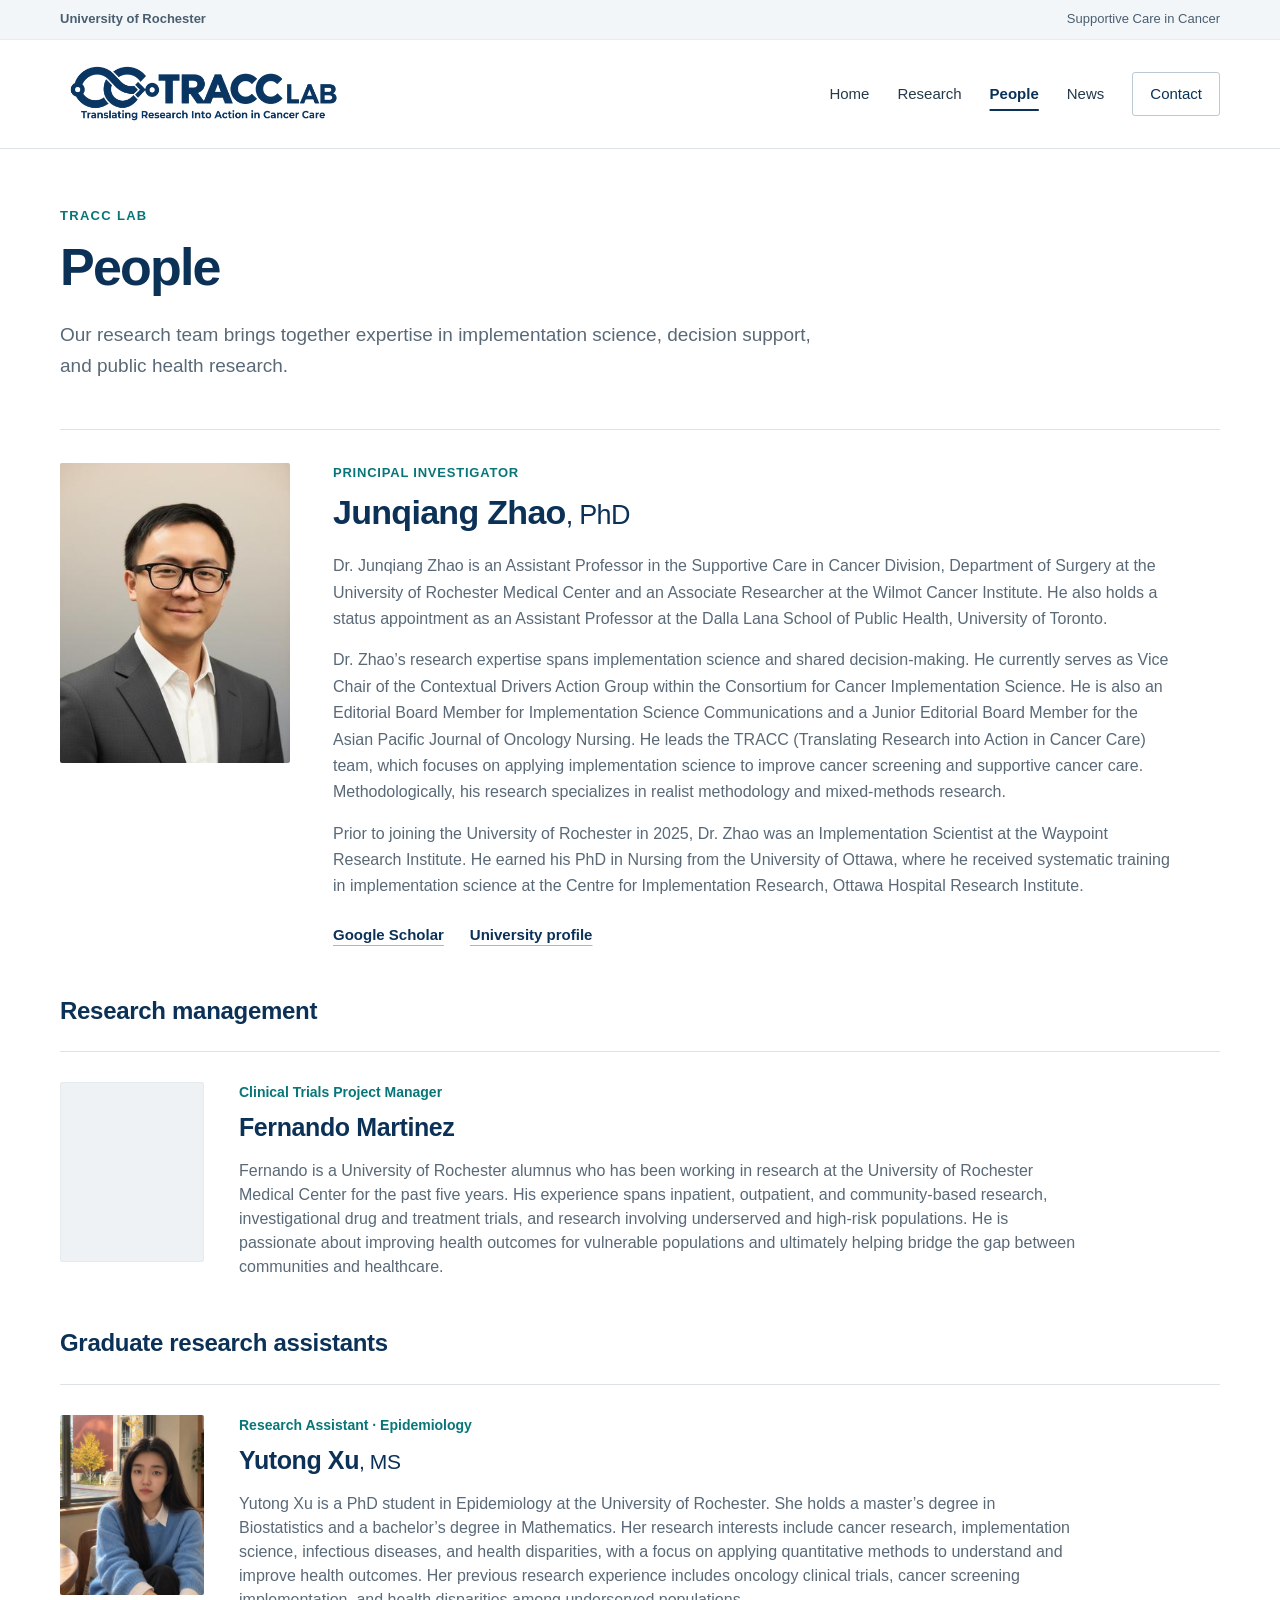
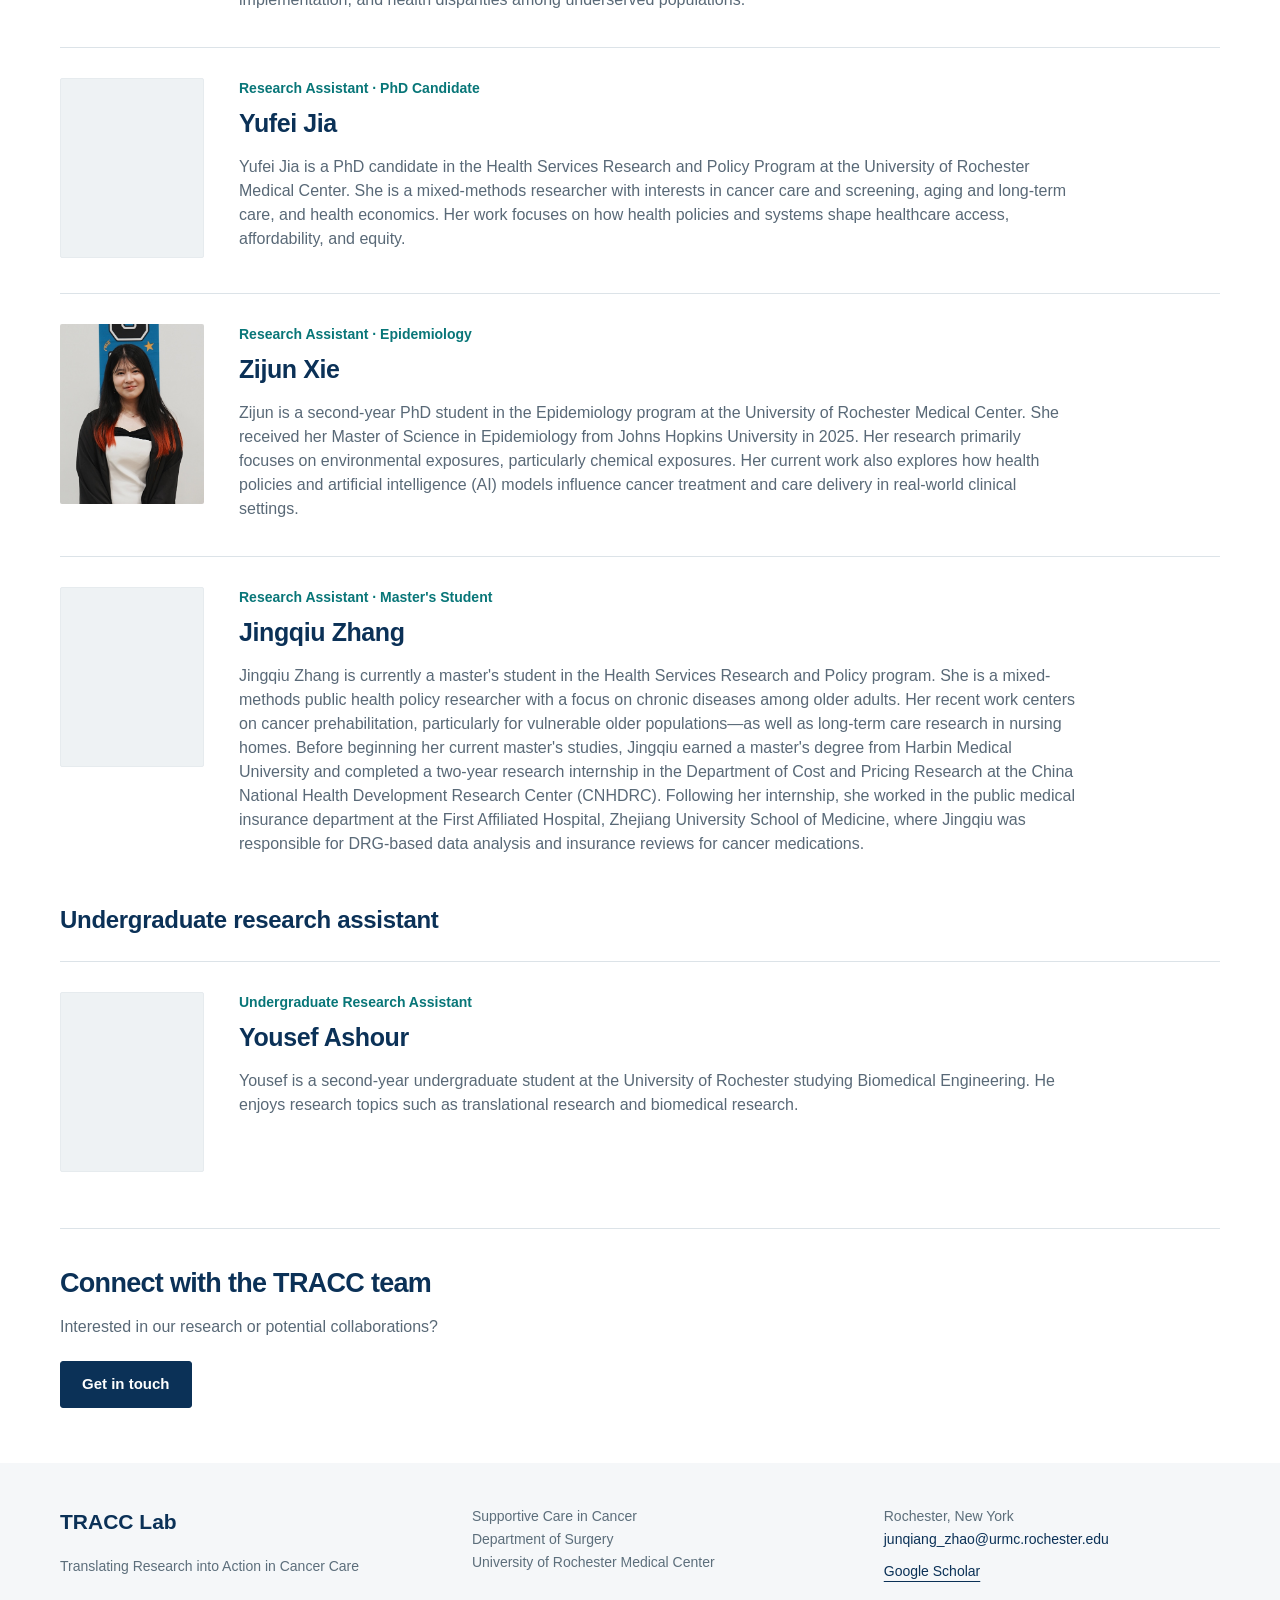
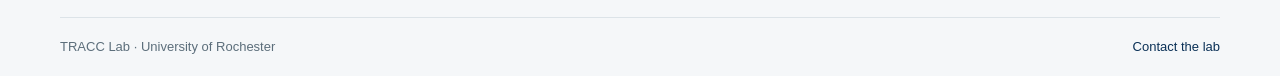
==== people.html @ 71641a92 "Redesign lab website using supplied research and team materials" ====
<!doctype html>
<html lang="en"><head>
<meta charset="utf-8"><meta name="viewport" content="width=device-width, initial-scale=1">
<meta name="theme-color" content="#0b3157"><meta name="description" content="Meet the TRACC Lab research team, led by Junqiang Zhao at the University of Rochester.">
<meta property="og:title" content="People | TRACC Lab"><meta property="og:description" content="Meet the TRACC Lab research team, led by Junqiang Zhao at the University of Rochester."><meta property="og:type" content="website">
<title>People | TRACC Lab</title><link rel="icon" href="assets/favicon.svg" type="image/svg+xml">
<link rel="stylesheet" href="styles.css"><script src="script.js" defer></script>
</head><body><a class="skip" href="#main">Skip to content</a>
<div class="institution-bar"><div class="container"><span>University of Rochester</span><span>Supportive Care in Cancer</span></div></div>
<header class="site-header"><div class="container header-inner">
  <a class="brand" href="index.html" aria-label="TRACC Lab home"><img src="assets/tracc-logo.png" width="2172" height="724" alt="TRACC Lab — Translating Research into Action in Cancer Care"></a>
  <nav id="site-nav" aria-label="Main navigation"><a href="index.html">Home</a><a href="research.html">Research</a><a href="people.html" aria-current="page">People</a><a href="news.html">News</a><a class="nav-contact" href="index.html#contact">Contact</a></nav>
  <button class="menu-toggle" type="button" aria-expanded="false" aria-controls="site-nav" aria-label="Open navigation"><span></span><span></span></button>
</div></header><main id="main"><div class="container page-heading"><p class="eyebrow">TRACC Lab</p><h1>People</h1><p class="page-intro">Our research team brings together expertise in implementation science, decision support, and public health research.</p></div><div class="container people-content"><article class="person pi-profile" id="junqiang-zhao"><img class="person-photo" src="assets/junqiang-zhao.jpg" width="230" height="300" alt="Junqiang Zhao" loading="lazy"><div class="person-copy"><p class="person-role">Principal Investigator</p><h2>Junqiang Zhao<span>, PhD</span></h2><p>Dr. Junqiang Zhao is an Assistant Professor in the Supportive Care in Cancer Division, Department of Surgery at the University of Rochester Medical Center and an Associate Researcher at the Wilmot Cancer Institute. He also holds a status appointment as an Assistant Professor at the Dalla Lana School of Public Health, University of Toronto.</p><p>Dr. Zhao’s research expertise spans implementation science and shared decision-making. He currently serves as Vice Chair of the Contextual Drivers Action Group within the Consortium for Cancer Implementation Science. He is also an Editorial Board Member for Implementation Science Communications and a Junior Editorial Board Member for the Asian Pacific Journal of Oncology Nursing. He leads the TRACC (Translating Research into Action in Cancer Care) team, which focuses on applying implementation science to improve cancer screening and supportive cancer care. Methodologically, his research specializes in realist methodology and mixed-methods research.</p><p>Prior to joining the University of Rochester in 2025, Dr. Zhao was an Implementation Scientist at the Waypoint Research Institute. He earned his PhD in Nursing from the University of Ottawa, where he received systematic training in implementation science at the Centre for Implementation Research, Ottawa Hospital Research Institute.</p><div class="profile-links"><a class="text-link" href="https://scholar.google.com/citations?user=jrsInP4AAAAJ&amp;hl=en" target="_blank" rel="noopener noreferrer">Google Scholar</a><a class="text-link" href="https://www.urmc.rochester.edu/people/112365270-junqiang-zhao" target="_blank" rel="noopener noreferrer">University profile</a></div></div></article><section class="people-group" aria-labelledby="management-heading"><h2 id="management-heading">Research management</h2><article class="person" id="fernando-martinez"><div class="person-photo person-photo--empty" aria-hidden="true"></div><div class="person-copy"><p class="person-role">Clinical Trials Project Manager</p><h3>Fernando Martinez</h3><p>Fernando is a University of Rochester alumnus who has been working in research at the University of Rochester Medical Center for the past five years. His experience spans inpatient, outpatient, and community-based research, investigational drug and treatment trials, and research involving underserved and high-risk populations. He is passionate about improving health outcomes for vulnerable populations and ultimately helping bridge the gap between communities and healthcare.</p></div></article></section><section class="people-group" aria-labelledby="graduate-heading"><h2 id="graduate-heading">Graduate research assistants</h2><article class="person" id="yutong-xu"><img class="person-photo" src="assets/yutong-xu.jpg" width="144" height="180" alt="Yutong Xu" loading="lazy"><div class="person-copy"><p class="person-role">Research Assistant · Epidemiology</p><h3>Yutong Xu<span>, MS</span></h3><p>Yutong Xu is a PhD student in Epidemiology at the University of Rochester. She holds a master’s degree in Biostatistics and a bachelor’s degree in Mathematics. Her research interests include cancer research, implementation science, infectious diseases, and health disparities, with a focus on applying quantitative methods to understand and improve health outcomes. Her previous research experience includes oncology clinical trials, cancer screening implementation, and health disparities among underserved populations.</p></div></article><article class="person" id="yufei-jia"><div class="person-photo person-photo--empty" aria-hidden="true"></div><div class="person-copy"><p class="person-role">Research Assistant · PhD Candidate</p><h3>Yufei Jia</h3><p>Yufei Jia is a PhD candidate in the Health Services Research and Policy Program at the University of Rochester Medical Center. She is a mixed-methods researcher with interests in cancer care and screening, aging and long-term care, and health economics. Her work focuses on how health policies and systems shape healthcare access, affordability, and equity.</p></div></article><article class="person" id="zijun-xie"><img class="person-photo" src="assets/zijun-xie.jpg" width="144" height="180" alt="Zijun Xie" loading="lazy"><div class="person-copy"><p class="person-role">Research Assistant · Epidemiology</p><h3>Zijun Xie</h3><p>Zijun is a second-year PhD student in the Epidemiology program at the University of Rochester Medical Center. She received her Master of Science in Epidemiology from Johns Hopkins University in 2025. Her research primarily focuses on environmental exposures, particularly chemical exposures. Her current work also explores how health policies and artificial intelligence (AI) models influence cancer treatment and care delivery in real-world clinical settings.</p></div></article><article class="person" id="jingqiu-zhang"><div class="person-photo person-photo--empty" aria-hidden="true"></div><div class="person-copy"><p class="person-role">Research Assistant · Master&#x27;s Student</p><h3>Jingqiu Zhang</h3><p>Jingqiu Zhang is currently a master&#x27;s student in the Health Services Research and Policy program. She is a mixed-methods public health policy researcher with a focus on chronic diseases among older adults. Her recent work centers on cancer prehabilitation, particularly for vulnerable older populations—as well as long-term care research in nursing homes. Before beginning her current master&#x27;s studies, Jingqiu earned a master&#x27;s degree from Harbin Medical University and completed a two-year research internship in the Department of Cost and Pricing Research at the China National Health Development Research Center (CNHDRC). Following her internship, she worked in the public medical insurance department at the First Affiliated Hospital, Zhejiang University School of Medicine, where Jingqiu was responsible for DRG-based data analysis and insurance reviews for cancer medications.</p></div></article></section><section class="people-group" aria-labelledby="undergraduate-heading"><h2 id="undergraduate-heading">Undergraduate research assistant</h2><article class="person" id="yousef-ashour"><div class="person-photo person-photo--empty" aria-hidden="true"></div><div class="person-copy"><p class="person-role">Undergraduate Research Assistant</p><h3>Yousef Ashour</h3><p>Yousef is a second-year undergraduate student at the University of Rochester studying Biomedical Engineering. He enjoys research topics such as translational research and biomedical research.</p></div></article></section></div><div class="container inline-contact"><h2>Connect with the TRACC team</h2><p>Interested in our research or potential collaborations?</p><a class="button" href="index.html#contact">Get in touch</a></div></main><footer class="site-footer"><div class="container footer-grid">
  <div><p class="footer-name">TRACC Lab</p><p>Translating Research into Action in Cancer Care</p></div>
  <div><p>Supportive Care in Cancer<br>Department of Surgery<br>University of Rochester Medical Center</p></div>
  <div><p>Rochester, New York</p><a href="mailto:junqiang_zhao@urmc.rochester.edu">junqiang_zhao@urmc.rochester.edu</a><a class="footer-scholar" href="https://scholar.google.com/citations?user=jrsInP4AAAAJ&amp;hl=en" target="_blank" rel="noopener noreferrer">Google Scholar</a></div>
</div><div class="container footer-bottom"><span>TRACC Lab · University of Rochester</span><a href="index.html#contact">Contact the lab</a></div></footer></body></html>
---- styles.css ----
:root{--navy:#0b3157;--teal:#087678;--text:#26394a;--muted:#596977;--line:#dce3e8;--pale:#f3f6f8;--white:#fff;--font:-apple-system,BlinkMacSystemFont,"Segoe UI",Arial,sans-serif}
*{box-sizing:border-box}
html{scroll-behavior:smooth;scroll-padding-top:26px}
body{margin:0;background:var(--white);color:var(--text);font:400 16px/1.6 var(--font);-webkit-font-smoothing:antialiased}
a{color:var(--navy);text-decoration:none;text-underline-offset:5px}
a:hover{text-decoration:underline}
button{font:inherit;cursor:pointer}
img{display:block;max-width:100%;height:auto}
a:focus-visible,button:focus-visible,summary:focus-visible{outline:3px solid #b67b20;outline-offset:5px}
.container{width:calc(100% - 96px);max-width:1160px;margin-inline:auto}
h1,h2,h3,p,figure{margin:0}
h1,h2,h3{color:var(--navy)}
h1{font-size:58px;font-weight:650;line-height:1.12;letter-spacing:-1.8px}
h2{font-size:34px;font-weight:600;line-height:1.22;letter-spacing:-.7px}
h3{font-size:22px;font-weight:600;line-height:1.35;letter-spacing:-.2px}
p+p{margin-top:16px}
ul{padding-left:20px;margin:18px 0 0}
li+li{margin-top:8px}
.skip{position:fixed;top:12px;left:12px;z-index:100;background:var(--navy);color:white;padding:10px 16px;transform:translateY(-180%)}
.skip:focus{transform:none}
.institution-bar{background:var(--pale);border-bottom:1px solid #e7ecf0;color:#4a5e70;font-size:13px}
.institution-bar>.container{display:flex;align-items:center;justify-content:space-between;gap:20px;padding-block:9px}
.institution-bar span:first-child{font-weight:600}
.site-header{border-bottom:1px solid var(--line);background:var(--white)}
.header-inner{display:flex;justify-content:space-between;align-items:center;gap:30px;min-height:108px;position:relative}
.brand{display:block;flex-shrink:0;width:290px}
.brand img{width:100%}
.site-header nav{display:flex;align-items:center;gap:28px;font-size:15px}
.site-header nav>a{padding:9px 0;white-space:nowrap;color:var(--text)}
.site-header nav>a[aria-current=page]{color:var(--navy);text-decoration:underline;text-decoration-thickness:2px;text-underline-offset:10px;font-weight:600}
.site-header nav>.nav-contact{padding:9px 17px;border:1px solid #b9c8d2;border-radius:3px;color:var(--navy)}
.menu-toggle{display:none}
.eyebrow{font-size:13px;line-height:1.5;letter-spacing:.1em;text-transform:uppercase;font-weight:650;color:var(--teal);margin:0 0 18px}
.home-hero{display:grid;grid-template-columns:1.55fr 1fr;gap:80px;align-items:center;padding-top:70px;padding-bottom:76px}
.hero-copy h1 span{color:var(--teal)}
.lead{font-size:18px;line-height:1.7;color:var(--muted);margin-top:26px;max-width:650px}
.hero-actions{display:flex;align-items:center;gap:27px;flex-wrap:wrap;margin-top:29px}
.button{display:inline-block;border:1px solid var(--navy);padding:11px 21px;border-radius:3px;background:var(--navy);color:white;font-size:15px;font-weight:550;line-height:1.5;text-align:center}
.button:hover{background:#17476e;border-color:#17476e;text-decoration:none}
.text-link{display:inline-block;font-size:15px;font-weight:550;text-decoration:underline;text-decoration-color:#a7b8c4;text-decoration-thickness:1px}
.text-link:hover{text-decoration-color:var(--navy)}
.evidence-path{background:var(--pale);padding:30px 32px 32px;border-top:3px solid var(--teal)}
.evidence-path>.eyebrow{margin-bottom:12px}
.path-intro{font-size:16px;line-height:1.55;color:#4f6574}
.path-stages{padding-left:20px;margin-top:27px;border-left:1px solid #bdced5;margin-left:5px}
.path-stage{position:relative;padding-left:1px}
.path-stage+.path-stage{margin-top:25px}
.path-point{position:absolute;left:-25px;top:6px;width:9px;height:9px;border-radius:50%;background:var(--teal);box-shadow:0 0 0 5px var(--pale)}
.path-stage h2{font-size:21px;line-height:1.3;letter-spacing:-.2px}
.path-stage p{font-size:15px;line-height:1.55;color:var(--muted);margin-top:6px}
.section{padding-block:74px}
.section-heading{margin-bottom:34px}
.section-heading .eyebrow{margin-bottom:12px}
.heading-with-link{display:flex;justify-content:space-between;align-items:flex-end;gap:25px}
.expertise-section{padding-block:57px;background:var(--pale);border-block:1px solid #e9eef1}
.expertise-grid{display:grid;grid-template-columns:repeat(3,minmax(0,1fr));gap:45px}
.expertise-item h3{font-size:21px}
.expertise-item ul{font-size:16px;line-height:1.65;color:#526574;margin-top:16px;padding-left:18px}
.expertise-item li+li{margin-top:5px}
.research-preview-grid{display:grid;grid-template-columns:repeat(2,minmax(0,1fr));column-gap:64px;row-gap:32px}
.research-preview{border-top:1px solid var(--line);padding-top:24px}
.research-preview h3{font-size:23px}
.research-preview p{font-size:16px;line-height:1.65;color:var(--muted);margin-top:12px;max-width:490px}
.research-preview>.text-link{margin-top:16px}
.news-band{border-top:1px solid var(--line);padding-block:50px;background:#fafbfc}
.news-feature{display:grid;grid-template-columns:150px 1fr;gap:34px;align-items:center}
.news-image-link img{width:150px;height:180px;object-fit:cover;object-position:center 42%;border-radius:2px}
.news-feature h2{font-size:27px;line-height:1.35;max-width:750px;letter-spacing:-.4px}
.news-feature .eyebrow{margin-bottom:12px}
.news-feature .text-link{margin-top:18px}
.contact-section{background:var(--navy);color:#fff;padding-block:64px}
.contact-inner{display:grid;grid-template-columns:1fr 1fr;gap:80px;align-items:start}
.contact-section .eyebrow{color:#9ad6d0;margin-bottom:18px}
.contact-section h2{font-size:36px;color:#fff;line-height:1.25}
.contact-inner>div>p:not(.eyebrow){color:#dce6ed;font-size:16px}
.contact-inner .contact-name{font-weight:600;margin-top:22px;color:#fff}
.email-link{color:#fff;display:inline-block;overflow-wrap:anywhere;text-decoration:underline;font-size:16px;margin-top:4px}
.site-footer{background:#f5f7f9;padding-top:42px;color:#5c6e7b;font-size:14px}
.footer-grid{display:grid;grid-template-columns:1.1fr 1.1fr 1fr;gap:42px;padding-bottom:34px}
.footer-grid p{line-height:1.65}
.footer-grid .footer-name{color:var(--navy);font-size:21px;font-weight:650;margin-bottom:8px}
.footer-grid a{font-size:14px;overflow-wrap:anywhere}
.footer-scholar{display:block;margin-top:10px;text-decoration:underline}
.footer-bottom{display:flex;justify-content:space-between;gap:24px;padding-block:19px;border-top:1px solid var(--line);font-size:13px}
.page-heading{padding-top:57px;padding-bottom:48px}
.page-heading h1{font-size:52px}
.page-heading>.eyebrow{margin-bottom:13px}
.page-intro{max-width:780px;font-size:19px;color:var(--muted);line-height:1.65;margin-top:22px}
.research-layout{display:grid;grid-template-columns:220px minmax(0,1fr);gap:66px;align-items:start;padding-bottom:65px}
.research-nav{position:sticky;top:30px;padding-top:8px}
.research-nav>p{font-size:13px;text-transform:uppercase;font-weight:650;letter-spacing:.07em;color:#667986;margin-bottom:18px}
.research-nav>a{display:block;border-left:2px solid var(--line);padding:9px 0 9px 15px;font-size:15px;line-height:1.5}
.research-nav>a:hover{border-color:var(--teal);color:var(--teal)}
.research-area{padding-top:30px;border-top:1px solid var(--line)}
.research-area+.research-area{margin-top:57px}
.research-area h2{font-size:30px;letter-spacing:-.5px}
.area-intro{font-size:17px;line-height:1.7;color:var(--muted);margin-top:20px}
.research-area>ul{font-size:16px;color:var(--muted);line-height:1.65;margin-top:19px}
.project{padding-top:27px;margin-top:30px;border-top:1px solid var(--line)}
.project-label{font-size:12px;color:var(--teal);letter-spacing:.08em;text-transform:uppercase;font-weight:650;margin:0 0 11px}
.project h3{font-size:23px;line-height:1.4}
.project>p:not(.project-label){color:var(--muted);font-size:16px;margin-top:16px}
.project>.project-methods{font-size:14px!important;color:#607687!important}
.project details{margin-top:20px}
summary{list-style:none;cursor:pointer;font-size:15px;font-weight:600;color:var(--navy);padding:13px 36px 13px 0;border-block:1px solid var(--line);position:relative}
summary::-webkit-details-marker{display:none}
summary::after{content:"+";position:absolute;right:7px;font-size:22px;line-height:1;top:13px;font-weight:400}
details[open]>summary::after{content:"−"}
.details-body{padding-top:20px;color:var(--muted);font-size:16px;line-height:1.75}
.details-body>.text-link{margin-top:18px}
.supportive-project{padding-top:26px;margin-top:26px;border-top:1px solid var(--line)}
.supportive-project h3{font-size:23px}
.supportive-project>p:not(.project-label){margin-top:14px;color:var(--muted);font-size:16px}
.future-directions{padding:32px 0 0;margin-top:57px;border-top:1px solid var(--line)}
.future-directions .eyebrow{margin-bottom:13px}
.future-directions h2{font-size:30px}
.future-directions ul{color:var(--muted);font-size:16px;line-height:1.7}
.inline-contact{padding-block:38px 55px;border-top:1px solid var(--line)}
.inline-contact h2{font-size:27px}
.inline-contact p{margin-top:14px;color:var(--muted)}
.inline-contact .button{margin-top:22px}
.people-content{padding-bottom:56px}
.person{display:grid;grid-template-columns:144px minmax(0,1fr);gap:35px;padding-top:30px;border-top:1px solid var(--line)}
.person+.person{margin-top:35px}
.person-photo{width:144px;height:180px;object-fit:cover;object-position:50% 30%;border-radius:2px}
.person-photo--empty{background:#eef2f4;border:1px solid #e6ebee}
.person-role{font-size:14px;font-weight:550;color:var(--teal);line-height:1.5;margin-bottom:9px}
.person h3{font-size:25px;font-weight:600;line-height:1.25;letter-spacing:-.4px;margin-bottom:16px}
.person h3>span{font-weight:400;font-size:21px}
.person-copy>p:not(.person-role){font-size:16px;line-height:1.5;color:var(--muted);max-width:840px}
.person-copy>p+p{margin-top:15px}
.pi-profile{grid-template-columns:230px minmax(0,1fr);gap:43px;padding-top:33px}
.pi-profile>.person-photo{width:230px;height:300px;object-position:center 24%}
.pi-profile h2{font-size:34px;margin-bottom:20px}
.pi-profile h2>span{font-size:27px;font-weight:400}
.pi-profile .person-role{font-size:13px;text-transform:uppercase;letter-spacing:.06em}
.pi-profile .person-copy>p:not(.person-role){line-height:1.65}
.profile-links{display:flex;gap:26px;flex-wrap:wrap;margin-top:23px}
.people-group{margin-top:49px}
.people-group>h2{font-size:24px;letter-spacing:-.3px;margin-bottom:26px}
.news-page{padding-bottom:70px}
.news-article{display:grid;grid-template-columns:1.2fr 1fr;gap:72px;align-items:start;border-top:1px solid var(--line);padding-top:35px}
.news-article h2{font-size:36px;line-height:1.25;letter-spacing:-.7px}
.news-article>div>p:not(.eyebrow){font-size:17px;color:var(--muted);margin-top:24px;line-height:1.65}
.news-article .text-link{margin-top:22px}
.news-article figure{max-width:430px;justify-self:end}
.news-article figure img{width:100%;border-radius:2px}
figcaption{font-size:13px;line-height:1.6;color:var(--muted);margin-top:13px}
@media(min-width:1400px){.home-hero{gap:110px;padding-top:80px;padding-bottom:85px}.hero-copy h1{font-size:62px}}
@media(max-width:1050px){.container{width:calc(100% - 64px)}.brand{width:255px}.site-header nav{gap:22px}.home-hero{gap:44px;grid-template-columns:1.4fr 1fr}.hero-copy h1{font-size:49px}.evidence-path{padding:26px}.research-layout{grid-template-columns:190px minmax(0,1fr);gap:38px}.expertise-grid{gap:30px}.contact-inner{gap:45px}.footer-grid{gap:28px}.news-article{gap:40px}}
@media(max-width:800px){h1{font-size:46px}.container{width:calc(100% - 48px)}.header-inner{min-height:94px;gap:24px}.brand{width:230px}.site-header nav{gap:18px;font-size:14px}.site-header nav>.nav-contact{padding:8px 12px}.home-hero{grid-template-columns:1fr;padding-top:45px;padding-bottom:45px;gap:35px}.hero-copy h1{font-size:53px}.hero-copy h1 br{display:none}.lead{max-width:660px}.evidence-path{padding:25px 28px}.path-stages{display:grid;grid-template-columns:repeat(3,minmax(0,1fr));gap:26px;border-left:0;border-top:1px solid #bdced5;margin:27px 0 0;padding:22px 0 0}.path-stage+.path-stage{margin-top:0}.path-point{top:-27px;left:0}.path-stage h2{font-size:20px}.path-stage p{font-size:14px}.path-intro{max-width:550px}.expertise-grid{gap:25px}.expertise-item h3{font-size:19px}.expertise-item ul{font-size:15px}.section{padding-block:55px}.section-heading h2{font-size:30px}.research-preview-grid{gap:30px}.contact-inner{grid-template-columns:1fr;gap:28px}.contact-section{padding-block:48px}.contact-section h2{font-size:33px}.footer-grid{grid-template-columns:1fr 1fr;gap:28px}.footer-grid>div:first-child{grid-column:1/-1}.footer-grid>div:first-child p+p{max-width:430px}.research-layout{grid-template-columns:1fr;gap:30px}.research-nav{position:static;display:flex;gap:8px;flex-wrap:wrap;padding:0}.research-nav>p{width:100%;margin-bottom:4px}.research-nav>a{border:1px solid var(--line);padding:7px 11px;border-radius:2px;font-size:14px}.research-area h2{font-size:29px}.pi-profile{grid-template-columns:180px minmax(0,1fr);gap:28px}.pi-profile>.person-photo{width:180px;height:240px}.pi-profile h2{font-size:29px}.pi-profile h2>span{font-size:23px}.news-article{grid-template-columns:1fr 1fr;gap:30px}.news-article h2{font-size:29px}.page-heading{padding-top:42px;padding-bottom:36px}.page-heading h1{font-size:46px}.page-intro{font-size:18px}}
@media(max-width:680px){.header-inner{min-height:90px}.brand{width:248px}.site-header nav{display:none;position:absolute;top:100%;left:-24px;right:-24px;z-index:20;background:white;border-bottom:1px solid var(--line);padding:16px 24px 23px;box-shadow:0 10px 15px #0b315708;align-items:stretch;gap:8px}.site-header nav.is-open{display:flex;flex-direction:column}.site-header nav>a{padding:9px 0;font-size:16px}.site-header nav>a[aria-current=page]{text-underline-offset:5px}.site-header nav>.nav-contact{align-self:flex-start;padding:9px 16px;margin-top:3px}.menu-toggle{display:flex;flex-direction:column;gap:6px;border:0;background:transparent;padding:13px 0 13px 13px}.menu-toggle span{width:24px;height:2px;background:var(--navy)}.expertise-grid{grid-template-columns:1fr;gap:25px}.expertise-item{border-top:1px solid var(--line);padding-top:21px}.expertise-item h3{font-size:21px}.expertise-item ul{font-size:16px}.expertise-section{padding-block:40px}.heading-with-link{align-items:flex-start;flex-direction:column;gap:16px}.research-preview-grid{grid-template-columns:1fr;gap:27px}.news-feature{grid-template-columns:115px 1fr;gap:24px}.news-image-link img{width:115px;height:156px}.news-feature h2{font-size:23px}.news-feature .eyebrow{font-size:12px}.news-feature .text-link{margin-top:14px}.person{grid-template-columns:120px minmax(0,1fr);gap:25px}.person-photo{width:120px;height:150px}.person h3{font-size:24px}.pi-profile{grid-template-columns:1fr;gap:25px}.pi-profile>.person-photo{width:200px;height:260px}.pi-profile h2{font-size:32px}.person-copy>p:not(.person-role){line-height:1.5}.news-article{grid-template-columns:1fr;gap:30px}.news-article h2{font-size:32px;max-width:540px}.news-article figure{justify-self:start;max-width:460px}.institution-bar{font-size:12px}.institution-bar>.container{gap:12px}.institution-bar span:last-child{text-align:right}.footer-bottom{font-size:12px}}
@media(max-width:460px){.container{width:calc(100% - 40px)}.brand{width:236px;max-width:calc(100% - 64px)}.site-header nav{left:-20px;right:-20px;padding-inline:20px}.institution-bar>.container{align-items:flex-start}.institution-bar span:first-child{max-width:135px}.institution-bar span:last-child{max-width:140px}.home-hero{padding-top:36px}.hero-copy h1{font-size:42px;line-height:1.12;letter-spacing:-1.3px}.lead{font-size:17px;line-height:1.65;margin-top:22px}.hero-actions{gap:23px;margin-top:24px}.eyebrow{font-size:12px}.path-stages{display:block;border-top:0;border-left:1px solid #bdced5;padding:0 0 0 20px;margin:23px 0 0 5px}.path-stage+.path-stage{margin-top:22px}.path-point{left:-25px;top:6px}.path-stage p{font-size:15px}.evidence-path{padding:25px}.news-feature{grid-template-columns:1fr;gap:23px}.news-image-link{width:140px}.news-image-link img{width:140px;height:175px}.news-feature h2{font-size:25px}.news-band{padding-block:35px}.contact-section h2{font-size:30px}.email-link{font-size:15px}.footer-grid{grid-template-columns:1fr;gap:25px}.footer-grid>div:first-child{grid-column:auto}.footer-bottom{flex-direction:column;gap:9px}.page-heading h1{font-size:42px}.page-intro{font-size:17px}.research-nav{gap:7px}.research-nav>a{font-size:14px}.project h3{font-size:22px}.area-intro{font-size:16px}.person{grid-template-columns:1fr;gap:20px}.person-photo{width:144px;height:180px}.person-role{font-size:13px}.person h3{font-size:25px}.person+.person{margin-top:30px}.people-group>h2{font-size:23px}.pi-profile>.person-photo{width:200px;height:260px}.pi-profile h2{font-size:31px}.inline-contact h2{font-size:25px}}
@media(prefers-reduced-motion:reduce){html{scroll-behavior:auto}*,*::before,*::after{transition:none!important;animation:none!important}}
@media print{.institution-bar,.site-header,.site-footer,.menu-toggle,.inline-contact,.contact-section,.research-nav{display:none}.container{width:100%;max-width:none}.research-layout{display:block}body{font-size:11pt}h1{font-size:28pt}h2{font-size:20pt}details{display:block}details>.details-body{display:block}a{text-decoration:none;color:inherit}}
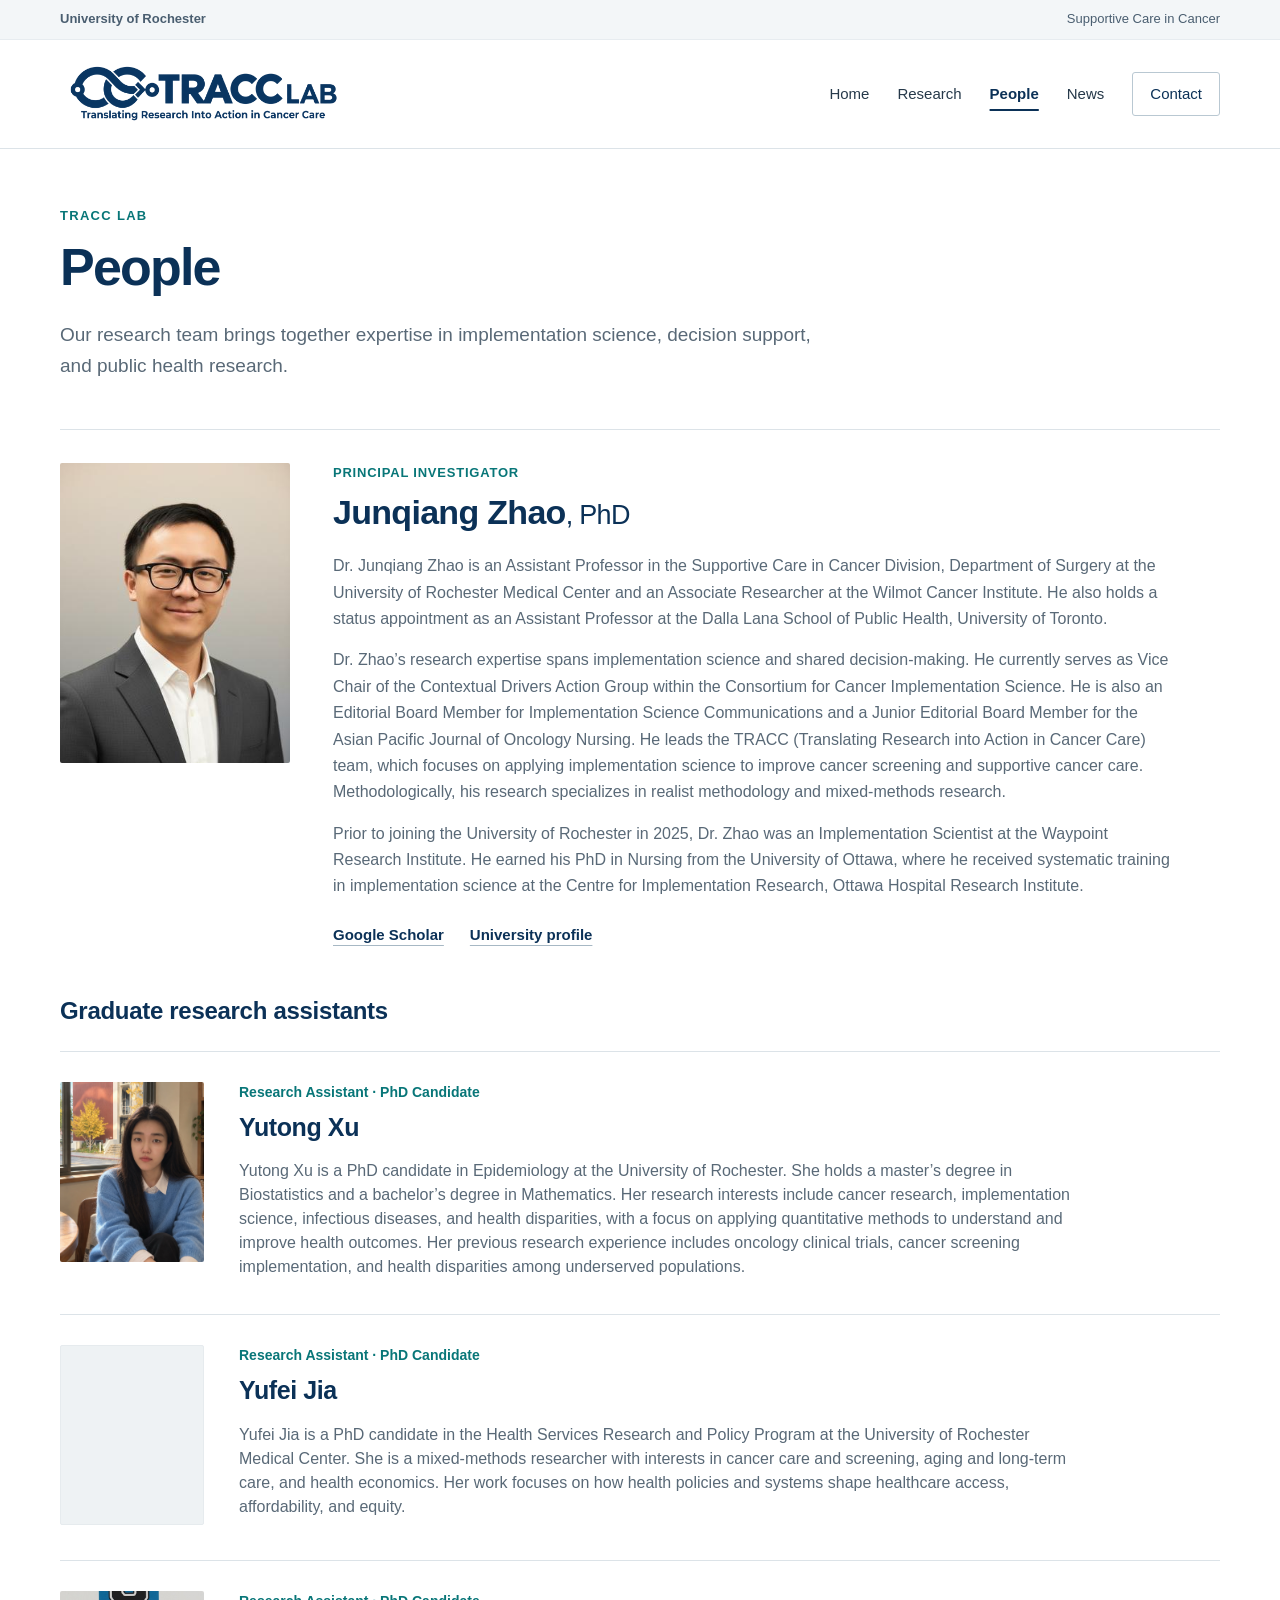
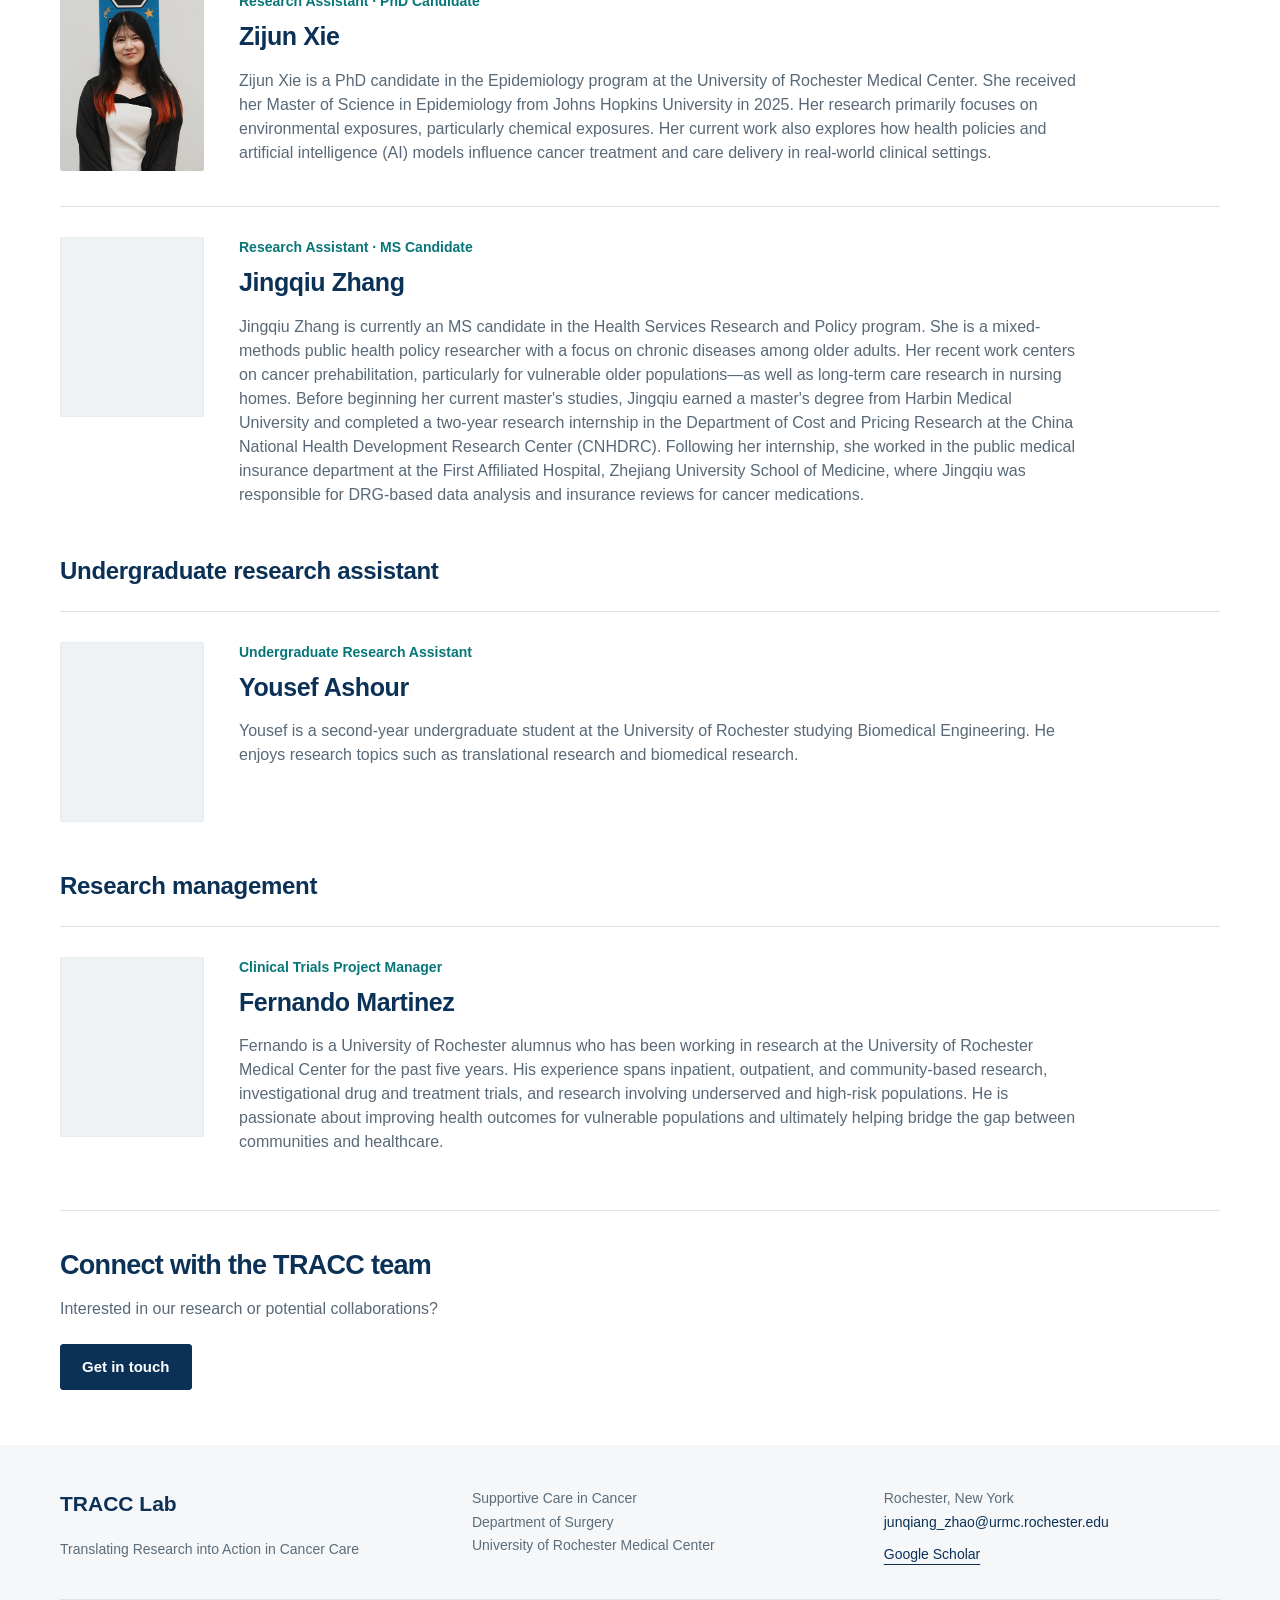
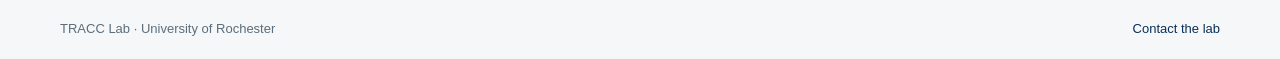
==== commit c1b689fb: "Standardize member titles and move research management last" ====
--- a/people.html
+++ b/people.html
@@ -11,7 +11,7 @@
   <a class="brand" href="index.html" aria-label="TRACC Lab home"><img src="assets/tracc-logo.png" width="2172" height="724" alt="TRACC Lab — Translating Research into Action in Cancer Care"></a>
   <nav id="site-nav" aria-label="Main navigation"><a href="index.html">Home</a><a href="research.html">Research</a><a href="people.html" aria-current="page">People</a><a href="news.html">News</a><a class="nav-contact" href="index.html#contact">Contact</a></nav>
   <button class="menu-toggle" type="button" aria-expanded="false" aria-controls="site-nav" aria-label="Open navigation"><span></span><span></span></button>
-</div></header><main id="main"><div class="container page-heading"><p class="eyebrow">TRACC Lab</p><h1>People</h1><p class="page-intro">Our research team brings together expertise in implementation science, decision support, and public health research.</p></div><div class="container people-content"><article class="person pi-profile" id="junqiang-zhao"><img class="person-photo" src="assets/junqiang-zhao.jpg" width="230" height="300" alt="Junqiang Zhao" loading="lazy"><div class="person-copy"><p class="person-role">Principal Investigator</p><h2>Junqiang Zhao<span>, PhD</span></h2><p>Dr. Junqiang Zhao is an Assistant Professor in the Supportive Care in Cancer Division, Department of Surgery at the University of Rochester Medical Center and an Associate Researcher at the Wilmot Cancer Institute. He also holds a status appointment as an Assistant Professor at the Dalla Lana School of Public Health, University of Toronto.</p><p>Dr. Zhao’s research expertise spans implementation science and shared decision-making. He currently serves as Vice Chair of the Contextual Drivers Action Group within the Consortium for Cancer Implementation Science. He is also an Editorial Board Member for Implementation Science Communications and a Junior Editorial Board Member for the Asian Pacific Journal of Oncology Nursing. He leads the TRACC (Translating Research into Action in Cancer Care) team, which focuses on applying implementation science to improve cancer screening and supportive cancer care. Methodologically, his research specializes in realist methodology and mixed-methods research.</p><p>Prior to joining the University of Rochester in 2025, Dr. Zhao was an Implementation Scientist at the Waypoint Research Institute. He earned his PhD in Nursing from the University of Ottawa, where he received systematic training in implementation science at the Centre for Implementation Research, Ottawa Hospital Research Institute.</p><div class="profile-links"><a class="text-link" href="https://scholar.google.com/citations?user=jrsInP4AAAAJ&amp;hl=en" target="_blank" rel="noopener noreferrer">Google Scholar</a><a class="text-link" href="https://www.urmc.rochester.edu/people/112365270-junqiang-zhao" target="_blank" rel="noopener noreferrer">University profile</a></div></div></article><section class="people-group" aria-labelledby="management-heading"><h2 id="management-heading">Research management</h2><article class="person" id="fernando-martinez"><div class="person-photo person-photo--empty" aria-hidden="true"></div><div class="person-copy"><p class="person-role">Clinical Trials Project Manager</p><h3>Fernando Martinez</h3><p>Fernando is a University of Rochester alumnus who has been working in research at the University of Rochester Medical Center for the past five years. His experience spans inpatient, outpatient, and community-based research, investigational drug and treatment trials, and research involving underserved and high-risk populations. He is passionate about improving health outcomes for vulnerable populations and ultimately helping bridge the gap between communities and healthcare.</p></div></article></section><section class="people-group" aria-labelledby="graduate-heading"><h2 id="graduate-heading">Graduate research assistants</h2><article class="person" id="yutong-xu"><img class="person-photo" src="assets/yutong-xu.jpg" width="144" height="180" alt="Yutong Xu" loading="lazy"><div class="person-copy"><p class="person-role">Research Assistant · Epidemiology</p><h3>Yutong Xu<span>, MS</span></h3><p>Yutong Xu is a PhD student in Epidemiology at the University of Rochester. She holds a master’s degree in Biostatistics and a bachelor’s degree in Mathematics. Her research interests include cancer research, implementation science, infectious diseases, and health disparities, with a focus on applying quantitative methods to understand and improve health outcomes. Her previous research experience includes oncology clinical trials, cancer screening implementation, and health disparities among underserved populations.</p></div></article><article class="person" id="yufei-jia"><div class="person-photo person-photo--empty" aria-hidden="true"></div><div class="person-copy"><p class="person-role">Research Assistant · PhD Candidate</p><h3>Yufei Jia</h3><p>Yufei Jia is a PhD candidate in the Health Services Research and Policy Program at the University of Rochester Medical Center. She is a mixed-methods researcher with interests in cancer care and screening, aging and long-term care, and health economics. Her work focuses on how health policies and systems shape healthcare access, affordability, and equity.</p></div></article><article class="person" id="zijun-xie"><img class="person-photo" src="assets/zijun-xie.jpg" width="144" height="180" alt="Zijun Xie" loading="lazy"><div class="person-copy"><p class="person-role">Research Assistant · Epidemiology</p><h3>Zijun Xie</h3><p>Zijun is a second-year PhD student in the Epidemiology program at the University of Rochester Medical Center. She received her Master of Science in Epidemiology from Johns Hopkins University in 2025. Her research primarily focuses on environmental exposures, particularly chemical exposures. Her current work also explores how health policies and artificial intelligence (AI) models influence cancer treatment and care delivery in real-world clinical settings.</p></div></article><article class="person" id="jingqiu-zhang"><div class="person-photo person-photo--empty" aria-hidden="true"></div><div class="person-copy"><p class="person-role">Research Assistant · Master&#x27;s Student</p><h3>Jingqiu Zhang</h3><p>Jingqiu Zhang is currently a master&#x27;s student in the Health Services Research and Policy program. She is a mixed-methods public health policy researcher with a focus on chronic diseases among older adults. Her recent work centers on cancer prehabilitation, particularly for vulnerable older populations—as well as long-term care research in nursing homes. Before beginning her current master&#x27;s studies, Jingqiu earned a master&#x27;s degree from Harbin Medical University and completed a two-year research internship in the Department of Cost and Pricing Research at the China National Health Development Research Center (CNHDRC). Following her internship, she worked in the public medical insurance department at the First Affiliated Hospital, Zhejiang University School of Medicine, where Jingqiu was responsible for DRG-based data analysis and insurance reviews for cancer medications.</p></div></article></section><section class="people-group" aria-labelledby="undergraduate-heading"><h2 id="undergraduate-heading">Undergraduate research assistant</h2><article class="person" id="yousef-ashour"><div class="person-photo person-photo--empty" aria-hidden="true"></div><div class="person-copy"><p class="person-role">Undergraduate Research Assistant</p><h3>Yousef Ashour</h3><p>Yousef is a second-year undergraduate student at the University of Rochester studying Biomedical Engineering. He enjoys research topics such as translational research and biomedical research.</p></div></article></section></div><div class="container inline-contact"><h2>Connect with the TRACC team</h2><p>Interested in our research or potential collaborations?</p><a class="button" href="index.html#contact">Get in touch</a></div></main><footer class="site-footer"><div class="container footer-grid">
+</div></header><main id="main"><div class="container page-heading"><p class="eyebrow">TRACC Lab</p><h1>People</h1><p class="page-intro">Our research team brings together expertise in implementation science, decision support, and public health research.</p></div><div class="container people-content"><article class="person pi-profile" id="junqiang-zhao"><img class="person-photo" src="assets/junqiang-zhao.jpg" width="230" height="300" alt="Junqiang Zhao" loading="lazy"><div class="person-copy"><p class="person-role">Principal Investigator</p><h2>Junqiang Zhao<span>, PhD</span></h2><p>Dr. Junqiang Zhao is an Assistant Professor in the Supportive Care in Cancer Division, Department of Surgery at the University of Rochester Medical Center and an Associate Researcher at the Wilmot Cancer Institute. He also holds a status appointment as an Assistant Professor at the Dalla Lana School of Public Health, University of Toronto.</p><p>Dr. Zhao’s research expertise spans implementation science and shared decision-making. He currently serves as Vice Chair of the Contextual Drivers Action Group within the Consortium for Cancer Implementation Science. He is also an Editorial Board Member for Implementation Science Communications and a Junior Editorial Board Member for the Asian Pacific Journal of Oncology Nursing. He leads the TRACC (Translating Research into Action in Cancer Care) team, which focuses on applying implementation science to improve cancer screening and supportive cancer care. Methodologically, his research specializes in realist methodology and mixed-methods research.</p><p>Prior to joining the University of Rochester in 2025, Dr. Zhao was an Implementation Scientist at the Waypoint Research Institute. He earned his PhD in Nursing from the University of Ottawa, where he received systematic training in implementation science at the Centre for Implementation Research, Ottawa Hospital Research Institute.</p><div class="profile-links"><a class="text-link" href="https://scholar.google.com/citations?user=jrsInP4AAAAJ&amp;hl=en" target="_blank" rel="noopener noreferrer">Google Scholar</a><a class="text-link" href="https://www.urmc.rochester.edu/people/112365270-junqiang-zhao" target="_blank" rel="noopener noreferrer">University profile</a></div></div></article><section class="people-group" aria-labelledby="graduate-heading"><h2 id="graduate-heading">Graduate research assistants</h2><article class="person" id="yutong-xu"><img class="person-photo" src="assets/yutong-xu.jpg" width="144" height="180" alt="Yutong Xu" loading="lazy"><div class="person-copy"><p class="person-role">Research Assistant · PhD Candidate</p><h3>Yutong Xu</h3><p>Yutong Xu is a PhD candidate in Epidemiology at the University of Rochester. She holds a master’s degree in Biostatistics and a bachelor’s degree in Mathematics. Her research interests include cancer research, implementation science, infectious diseases, and health disparities, with a focus on applying quantitative methods to understand and improve health outcomes. Her previous research experience includes oncology clinical trials, cancer screening implementation, and health disparities among underserved populations.</p></div></article><article class="person" id="yufei-jia"><div class="person-photo person-photo--empty" aria-hidden="true"></div><div class="person-copy"><p class="person-role">Research Assistant · PhD Candidate</p><h3>Yufei Jia</h3><p>Yufei Jia is a PhD candidate in the Health Services Research and Policy Program at the University of Rochester Medical Center. She is a mixed-methods researcher with interests in cancer care and screening, aging and long-term care, and health economics. Her work focuses on how health policies and systems shape healthcare access, affordability, and equity.</p></div></article><article class="person" id="zijun-xie"><img class="person-photo" src="assets/zijun-xie.jpg" width="144" height="180" alt="Zijun Xie" loading="lazy"><div class="person-copy"><p class="person-role">Research Assistant · PhD Candidate</p><h3>Zijun Xie</h3><p>Zijun Xie is a PhD candidate in the Epidemiology program at the University of Rochester Medical Center. She received her Master of Science in Epidemiology from Johns Hopkins University in 2025. Her research primarily focuses on environmental exposures, particularly chemical exposures. Her current work also explores how health policies and artificial intelligence (AI) models influence cancer treatment and care delivery in real-world clinical settings.</p></div></article><article class="person" id="jingqiu-zhang"><div class="person-photo person-photo--empty" aria-hidden="true"></div><div class="person-copy"><p class="person-role">Research Assistant · MS Candidate</p><h3>Jingqiu Zhang</h3><p>Jingqiu Zhang is currently an MS candidate in the Health Services Research and Policy program. She is a mixed-methods public health policy researcher with a focus on chronic diseases among older adults. Her recent work centers on cancer prehabilitation, particularly for vulnerable older populations—as well as long-term care research in nursing homes. Before beginning her current master&#x27;s studies, Jingqiu earned a master&#x27;s degree from Harbin Medical University and completed a two-year research internship in the Department of Cost and Pricing Research at the China National Health Development Research Center (CNHDRC). Following her internship, she worked in the public medical insurance department at the First Affiliated Hospital, Zhejiang University School of Medicine, where Jingqiu was responsible for DRG-based data analysis and insurance reviews for cancer medications.</p></div></article></section><section class="people-group" aria-labelledby="undergraduate-heading"><h2 id="undergraduate-heading">Undergraduate research assistant</h2><article class="person" id="yousef-ashour"><div class="person-photo person-photo--empty" aria-hidden="true"></div><div class="person-copy"><p class="person-role">Undergraduate Research Assistant</p><h3>Yousef Ashour</h3><p>Yousef is a second-year undergraduate student at the University of Rochester studying Biomedical Engineering. He enjoys research topics such as translational research and biomedical research.</p></div></article></section><section class="people-group" aria-labelledby="management-heading"><h2 id="management-heading">Research management</h2><article class="person" id="fernando-martinez"><div class="person-photo person-photo--empty" aria-hidden="true"></div><div class="person-copy"><p class="person-role">Clinical Trials Project Manager</p><h3>Fernando Martinez</h3><p>Fernando is a University of Rochester alumnus who has been working in research at the University of Rochester Medical Center for the past five years. His experience spans inpatient, outpatient, and community-based research, investigational drug and treatment trials, and research involving underserved and high-risk populations. He is passionate about improving health outcomes for vulnerable populations and ultimately helping bridge the gap between communities and healthcare.</p></div></article></section></div><div class="container inline-contact"><h2>Connect with the TRACC team</h2><p>Interested in our research or potential collaborations?</p><a class="button" href="index.html#contact">Get in touch</a></div></main><footer class="site-footer"><div class="container footer-grid">
   <div><p class="footer-name">TRACC Lab</p><p>Translating Research into Action in Cancer Care</p></div>
   <div><p>Supportive Care in Cancer<br>Department of Surgery<br>University of Rochester Medical Center</p></div>
   <div><p>Rochester, New York</p><a href="mailto:junqiang_zhao@urmc.rochester.edu">junqiang_zhao@urmc.rochester.edu</a><a class="footer-scholar" href="https://scholar.google.com/citations?user=jrsInP4AAAAJ&amp;hl=en" target="_blank" rel="noopener noreferrer">Google Scholar</a></div>
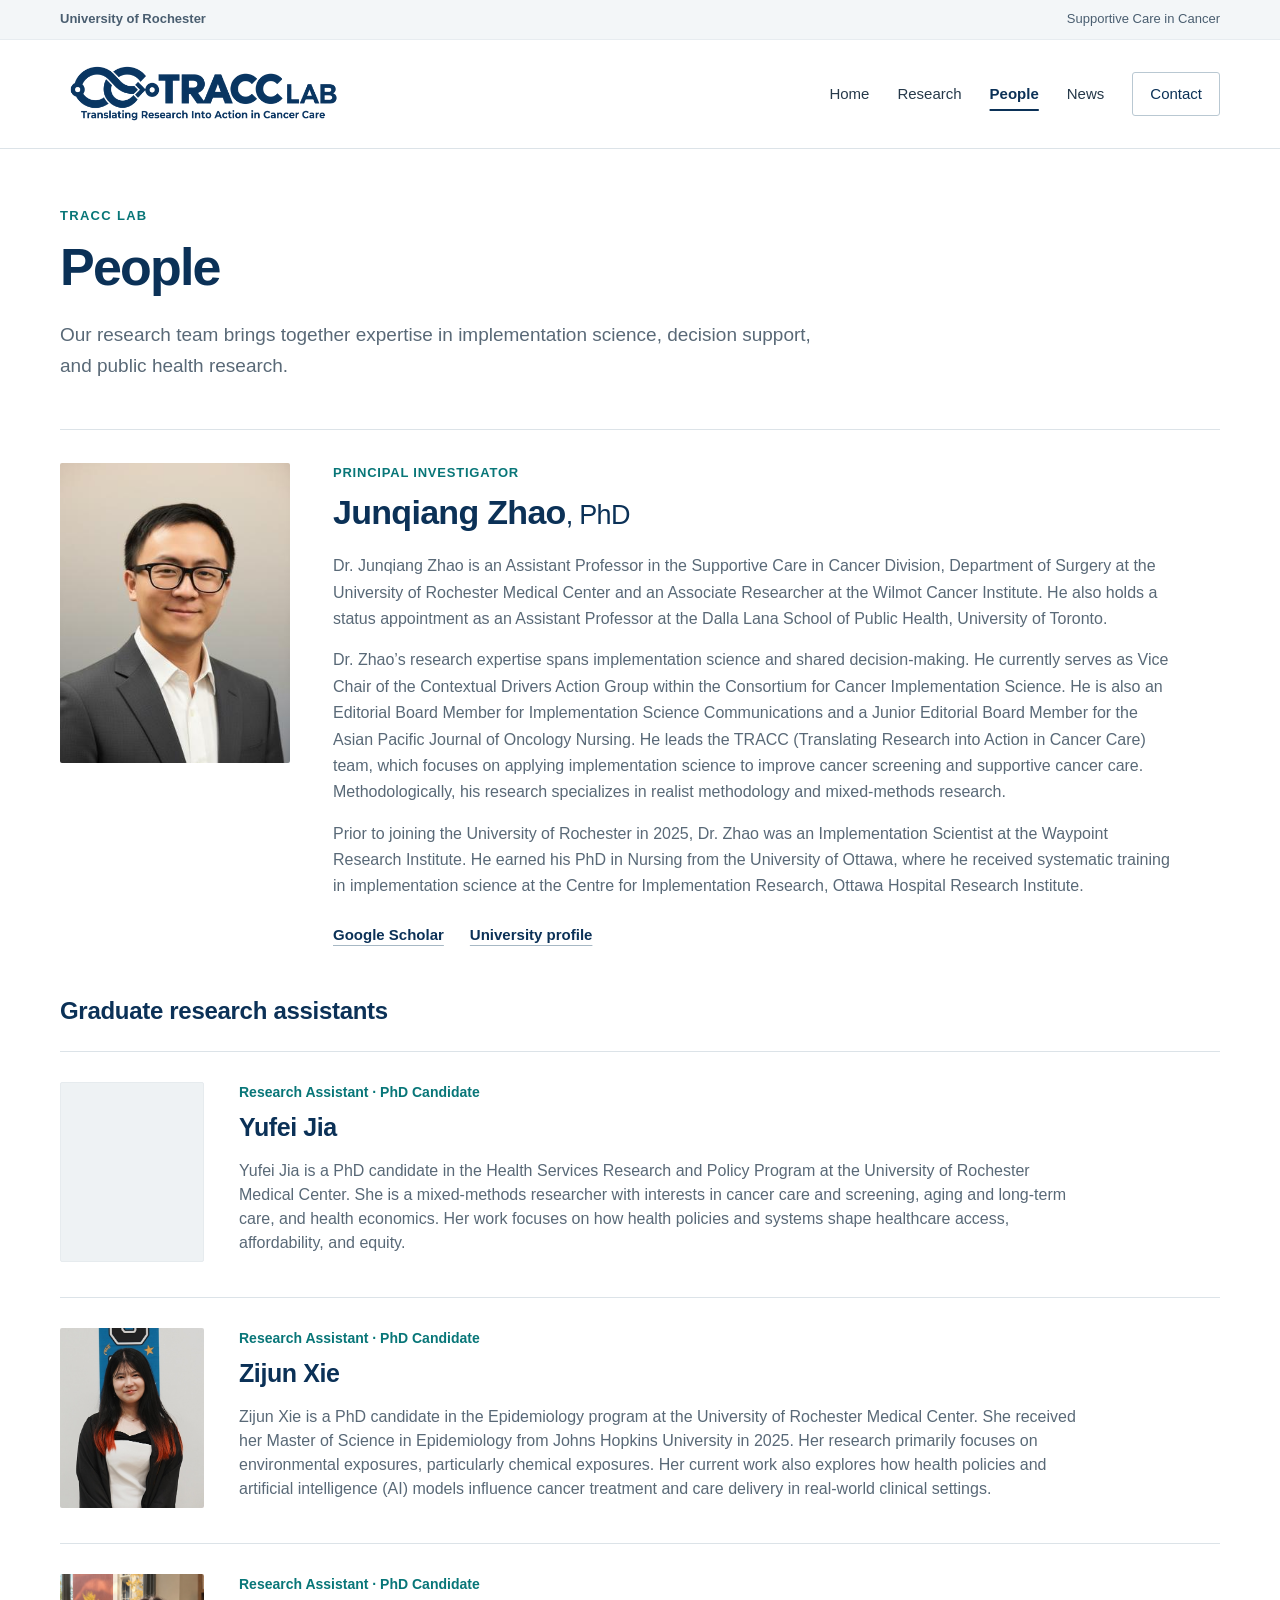
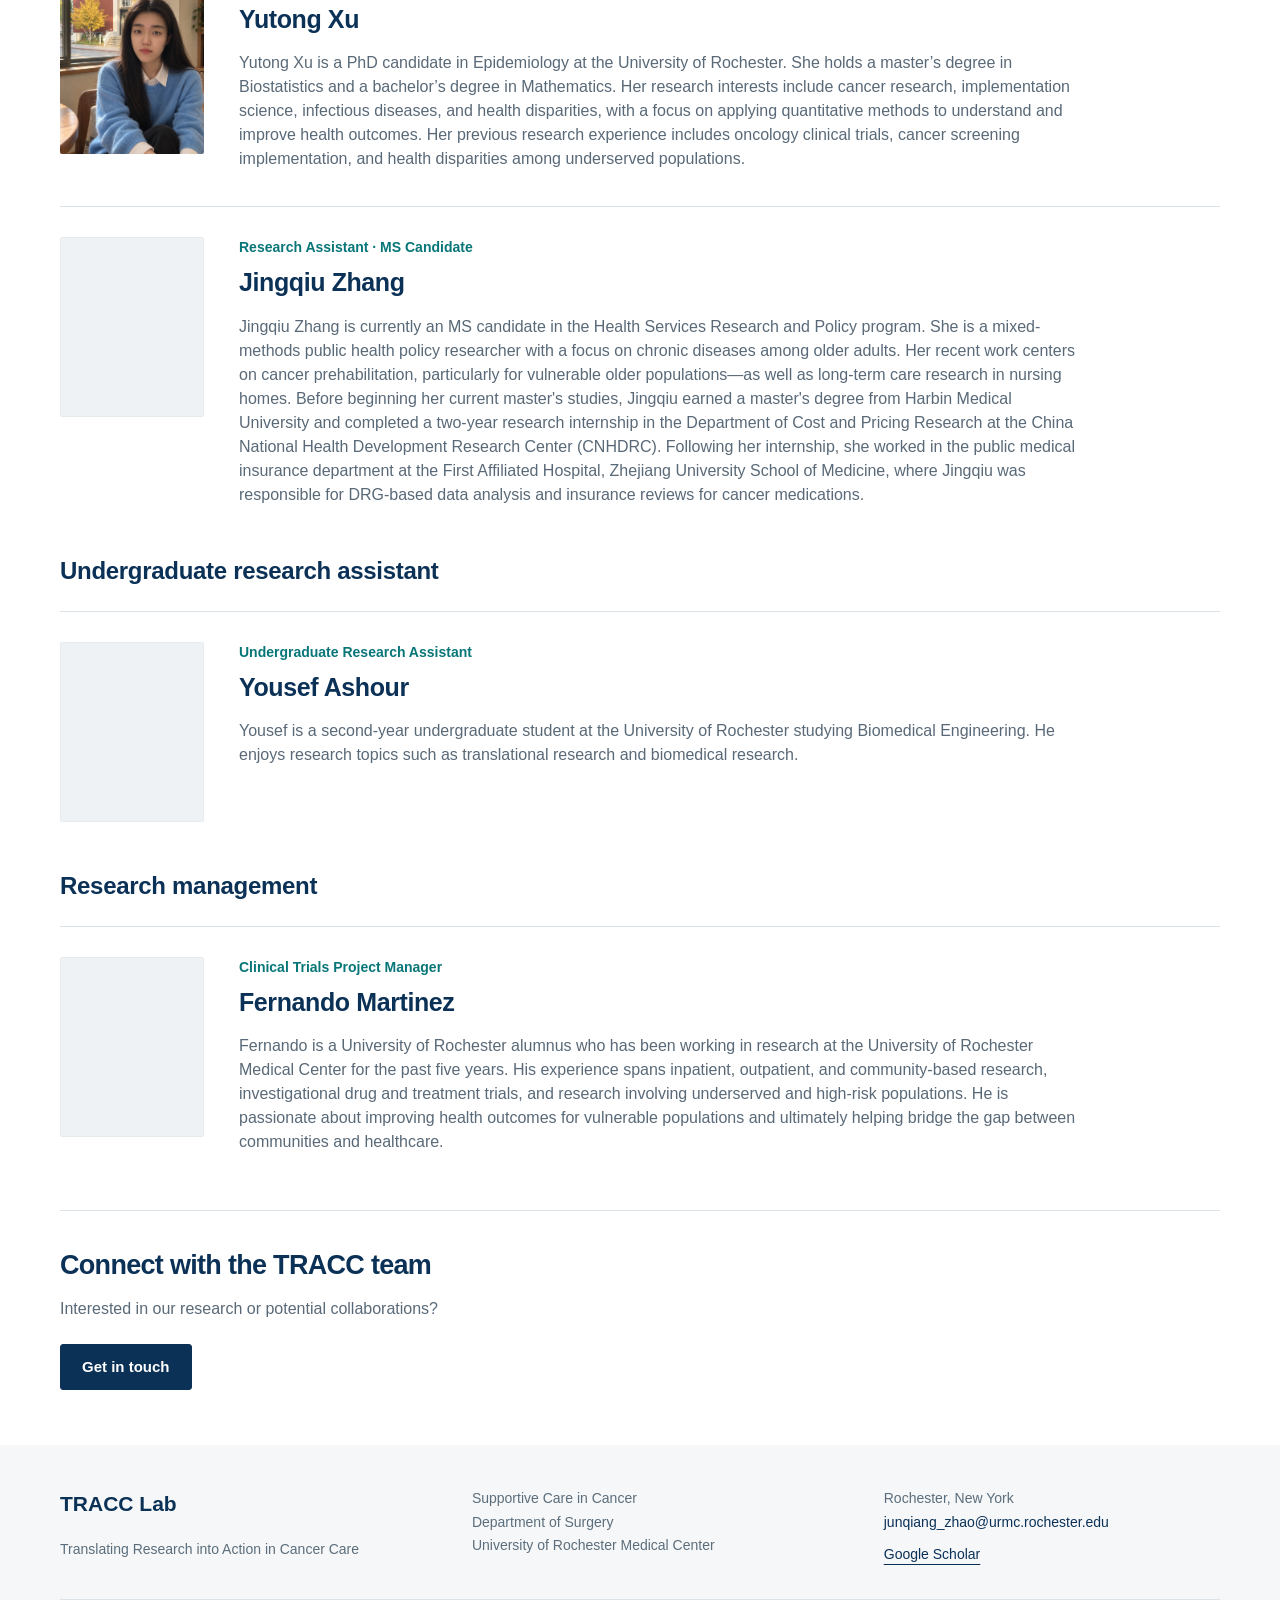
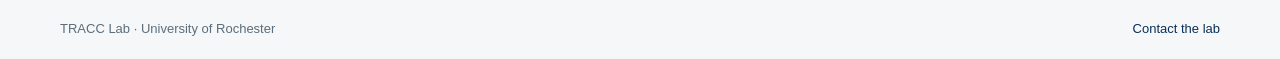
==== commit ca862bf8: "Alphabetize People profiles by surname within each group" ====
--- a/people.html
+++ b/people.html
@@ -11,7 +11,7 @@
   <a class="brand" href="index.html" aria-label="TRACC Lab home"><img src="assets/tracc-logo.png" width="2172" height="724" alt="TRACC Lab — Translating Research into Action in Cancer Care"></a>
   <nav id="site-nav" aria-label="Main navigation"><a href="index.html">Home</a><a href="research.html">Research</a><a href="people.html" aria-current="page">People</a><a href="news.html">News</a><a class="nav-contact" href="index.html#contact">Contact</a></nav>
   <button class="menu-toggle" type="button" aria-expanded="false" aria-controls="site-nav" aria-label="Open navigation"><span></span><span></span></button>
-</div></header><main id="main"><div class="container page-heading"><p class="eyebrow">TRACC Lab</p><h1>People</h1><p class="page-intro">Our research team brings together expertise in implementation science, decision support, and public health research.</p></div><div class="container people-content"><article class="person pi-profile" id="junqiang-zhao"><img class="person-photo" src="assets/junqiang-zhao.jpg" width="230" height="300" alt="Junqiang Zhao" loading="lazy"><div class="person-copy"><p class="person-role">Principal Investigator</p><h2>Junqiang Zhao<span>, PhD</span></h2><p>Dr. Junqiang Zhao is an Assistant Professor in the Supportive Care in Cancer Division, Department of Surgery at the University of Rochester Medical Center and an Associate Researcher at the Wilmot Cancer Institute. He also holds a status appointment as an Assistant Professor at the Dalla Lana School of Public Health, University of Toronto.</p><p>Dr. Zhao’s research expertise spans implementation science and shared decision-making. He currently serves as Vice Chair of the Contextual Drivers Action Group within the Consortium for Cancer Implementation Science. He is also an Editorial Board Member for Implementation Science Communications and a Junior Editorial Board Member for the Asian Pacific Journal of Oncology Nursing. He leads the TRACC (Translating Research into Action in Cancer Care) team, which focuses on applying implementation science to improve cancer screening and supportive cancer care. Methodologically, his research specializes in realist methodology and mixed-methods research.</p><p>Prior to joining the University of Rochester in 2025, Dr. Zhao was an Implementation Scientist at the Waypoint Research Institute. He earned his PhD in Nursing from the University of Ottawa, where he received systematic training in implementation science at the Centre for Implementation Research, Ottawa Hospital Research Institute.</p><div class="profile-links"><a class="text-link" href="https://scholar.google.com/citations?user=jrsInP4AAAAJ&amp;hl=en" target="_blank" rel="noopener noreferrer">Google Scholar</a><a class="text-link" href="https://www.urmc.rochester.edu/people/112365270-junqiang-zhao" target="_blank" rel="noopener noreferrer">University profile</a></div></div></article><section class="people-group" aria-labelledby="graduate-heading"><h2 id="graduate-heading">Graduate research assistants</h2><article class="person" id="yutong-xu"><img class="person-photo" src="assets/yutong-xu.jpg" width="144" height="180" alt="Yutong Xu" loading="lazy"><div class="person-copy"><p class="person-role">Research Assistant · PhD Candidate</p><h3>Yutong Xu</h3><p>Yutong Xu is a PhD candidate in Epidemiology at the University of Rochester. She holds a master’s degree in Biostatistics and a bachelor’s degree in Mathematics. Her research interests include cancer research, implementation science, infectious diseases, and health disparities, with a focus on applying quantitative methods to understand and improve health outcomes. Her previous research experience includes oncology clinical trials, cancer screening implementation, and health disparities among underserved populations.</p></div></article><article class="person" id="yufei-jia"><div class="person-photo person-photo--empty" aria-hidden="true"></div><div class="person-copy"><p class="person-role">Research Assistant · PhD Candidate</p><h3>Yufei Jia</h3><p>Yufei Jia is a PhD candidate in the Health Services Research and Policy Program at the University of Rochester Medical Center. She is a mixed-methods researcher with interests in cancer care and screening, aging and long-term care, and health economics. Her work focuses on how health policies and systems shape healthcare access, affordability, and equity.</p></div></article><article class="person" id="zijun-xie"><img class="person-photo" src="assets/zijun-xie.jpg" width="144" height="180" alt="Zijun Xie" loading="lazy"><div class="person-copy"><p class="person-role">Research Assistant · PhD Candidate</p><h3>Zijun Xie</h3><p>Zijun Xie is a PhD candidate in the Epidemiology program at the University of Rochester Medical Center. She received her Master of Science in Epidemiology from Johns Hopkins University in 2025. Her research primarily focuses on environmental exposures, particularly chemical exposures. Her current work also explores how health policies and artificial intelligence (AI) models influence cancer treatment and care delivery in real-world clinical settings.</p></div></article><article class="person" id="jingqiu-zhang"><div class="person-photo person-photo--empty" aria-hidden="true"></div><div class="person-copy"><p class="person-role">Research Assistant · MS Candidate</p><h3>Jingqiu Zhang</h3><p>Jingqiu Zhang is currently an MS candidate in the Health Services Research and Policy program. She is a mixed-methods public health policy researcher with a focus on chronic diseases among older adults. Her recent work centers on cancer prehabilitation, particularly for vulnerable older populations—as well as long-term care research in nursing homes. Before beginning her current master&#x27;s studies, Jingqiu earned a master&#x27;s degree from Harbin Medical University and completed a two-year research internship in the Department of Cost and Pricing Research at the China National Health Development Research Center (CNHDRC). Following her internship, she worked in the public medical insurance department at the First Affiliated Hospital, Zhejiang University School of Medicine, where Jingqiu was responsible for DRG-based data analysis and insurance reviews for cancer medications.</p></div></article></section><section class="people-group" aria-labelledby="undergraduate-heading"><h2 id="undergraduate-heading">Undergraduate research assistant</h2><article class="person" id="yousef-ashour"><div class="person-photo person-photo--empty" aria-hidden="true"></div><div class="person-copy"><p class="person-role">Undergraduate Research Assistant</p><h3>Yousef Ashour</h3><p>Yousef is a second-year undergraduate student at the University of Rochester studying Biomedical Engineering. He enjoys research topics such as translational research and biomedical research.</p></div></article></section><section class="people-group" aria-labelledby="management-heading"><h2 id="management-heading">Research management</h2><article class="person" id="fernando-martinez"><div class="person-photo person-photo--empty" aria-hidden="true"></div><div class="person-copy"><p class="person-role">Clinical Trials Project Manager</p><h3>Fernando Martinez</h3><p>Fernando is a University of Rochester alumnus who has been working in research at the University of Rochester Medical Center for the past five years. His experience spans inpatient, outpatient, and community-based research, investigational drug and treatment trials, and research involving underserved and high-risk populations. He is passionate about improving health outcomes for vulnerable populations and ultimately helping bridge the gap between communities and healthcare.</p></div></article></section></div><div class="container inline-contact"><h2>Connect with the TRACC team</h2><p>Interested in our research or potential collaborations?</p><a class="button" href="index.html#contact">Get in touch</a></div></main><footer class="site-footer"><div class="container footer-grid">
+</div></header><main id="main"><div class="container page-heading"><p class="eyebrow">TRACC Lab</p><h1>People</h1><p class="page-intro">Our research team brings together expertise in implementation science, decision support, and public health research.</p></div><div class="container people-content"><article class="person pi-profile" id="junqiang-zhao"><img class="person-photo" src="assets/junqiang-zhao.jpg" width="230" height="300" alt="Junqiang Zhao" loading="lazy"><div class="person-copy"><p class="person-role">Principal Investigator</p><h2>Junqiang Zhao<span>, PhD</span></h2><p>Dr. Junqiang Zhao is an Assistant Professor in the Supportive Care in Cancer Division, Department of Surgery at the University of Rochester Medical Center and an Associate Researcher at the Wilmot Cancer Institute. He also holds a status appointment as an Assistant Professor at the Dalla Lana School of Public Health, University of Toronto.</p><p>Dr. Zhao’s research expertise spans implementation science and shared decision-making. He currently serves as Vice Chair of the Contextual Drivers Action Group within the Consortium for Cancer Implementation Science. He is also an Editorial Board Member for Implementation Science Communications and a Junior Editorial Board Member for the Asian Pacific Journal of Oncology Nursing. He leads the TRACC (Translating Research into Action in Cancer Care) team, which focuses on applying implementation science to improve cancer screening and supportive cancer care. Methodologically, his research specializes in realist methodology and mixed-methods research.</p><p>Prior to joining the University of Rochester in 2025, Dr. Zhao was an Implementation Scientist at the Waypoint Research Institute. He earned his PhD in Nursing from the University of Ottawa, where he received systematic training in implementation science at the Centre for Implementation Research, Ottawa Hospital Research Institute.</p><div class="profile-links"><a class="text-link" href="https://scholar.google.com/citations?user=jrsInP4AAAAJ&amp;hl=en" target="_blank" rel="noopener noreferrer">Google Scholar</a><a class="text-link" href="https://www.urmc.rochester.edu/people/112365270-junqiang-zhao" target="_blank" rel="noopener noreferrer">University profile</a></div></div></article><section class="people-group" aria-labelledby="graduate-heading"><h2 id="graduate-heading">Graduate research assistants</h2><article class="person" id="yufei-jia"><div class="person-photo person-photo--empty" aria-hidden="true"></div><div class="person-copy"><p class="person-role">Research Assistant · PhD Candidate</p><h3>Yufei Jia</h3><p>Yufei Jia is a PhD candidate in the Health Services Research and Policy Program at the University of Rochester Medical Center. She is a mixed-methods researcher with interests in cancer care and screening, aging and long-term care, and health economics. Her work focuses on how health policies and systems shape healthcare access, affordability, and equity.</p></div></article><article class="person" id="zijun-xie"><img class="person-photo" src="assets/zijun-xie.jpg" width="144" height="180" alt="Zijun Xie" loading="lazy"><div class="person-copy"><p class="person-role">Research Assistant · PhD Candidate</p><h3>Zijun Xie</h3><p>Zijun Xie is a PhD candidate in the Epidemiology program at the University of Rochester Medical Center. She received her Master of Science in Epidemiology from Johns Hopkins University in 2025. Her research primarily focuses on environmental exposures, particularly chemical exposures. Her current work also explores how health policies and artificial intelligence (AI) models influence cancer treatment and care delivery in real-world clinical settings.</p></div></article><article class="person" id="yutong-xu"><img class="person-photo" src="assets/yutong-xu.jpg" width="144" height="180" alt="Yutong Xu" loading="lazy"><div class="person-copy"><p class="person-role">Research Assistant · PhD Candidate</p><h3>Yutong Xu</h3><p>Yutong Xu is a PhD candidate in Epidemiology at the University of Rochester. She holds a master’s degree in Biostatistics and a bachelor’s degree in Mathematics. Her research interests include cancer research, implementation science, infectious diseases, and health disparities, with a focus on applying quantitative methods to understand and improve health outcomes. Her previous research experience includes oncology clinical trials, cancer screening implementation, and health disparities among underserved populations.</p></div></article><article class="person" id="jingqiu-zhang"><div class="person-photo person-photo--empty" aria-hidden="true"></div><div class="person-copy"><p class="person-role">Research Assistant · MS Candidate</p><h3>Jingqiu Zhang</h3><p>Jingqiu Zhang is currently an MS candidate in the Health Services Research and Policy program. She is a mixed-methods public health policy researcher with a focus on chronic diseases among older adults. Her recent work centers on cancer prehabilitation, particularly for vulnerable older populations—as well as long-term care research in nursing homes. Before beginning her current master&#x27;s studies, Jingqiu earned a master&#x27;s degree from Harbin Medical University and completed a two-year research internship in the Department of Cost and Pricing Research at the China National Health Development Research Center (CNHDRC). Following her internship, she worked in the public medical insurance department at the First Affiliated Hospital, Zhejiang University School of Medicine, where Jingqiu was responsible for DRG-based data analysis and insurance reviews for cancer medications.</p></div></article></section><section class="people-group" aria-labelledby="undergraduate-heading"><h2 id="undergraduate-heading">Undergraduate research assistant</h2><article class="person" id="yousef-ashour"><div class="person-photo person-photo--empty" aria-hidden="true"></div><div class="person-copy"><p class="person-role">Undergraduate Research Assistant</p><h3>Yousef Ashour</h3><p>Yousef is a second-year undergraduate student at the University of Rochester studying Biomedical Engineering. He enjoys research topics such as translational research and biomedical research.</p></div></article></section><section class="people-group" aria-labelledby="management-heading"><h2 id="management-heading">Research management</h2><article class="person" id="fernando-martinez"><div class="person-photo person-photo--empty" aria-hidden="true"></div><div class="person-copy"><p class="person-role">Clinical Trials Project Manager</p><h3>Fernando Martinez</h3><p>Fernando is a University of Rochester alumnus who has been working in research at the University of Rochester Medical Center for the past five years. His experience spans inpatient, outpatient, and community-based research, investigational drug and treatment trials, and research involving underserved and high-risk populations. He is passionate about improving health outcomes for vulnerable populations and ultimately helping bridge the gap between communities and healthcare.</p></div></article></section></div><div class="container inline-contact"><h2>Connect with the TRACC team</h2><p>Interested in our research or potential collaborations?</p><a class="button" href="index.html#contact">Get in touch</a></div></main><footer class="site-footer"><div class="container footer-grid">
   <div><p class="footer-name">TRACC Lab</p><p>Translating Research into Action in Cancer Care</p></div>
   <div><p>Supportive Care in Cancer<br>Department of Surgery<br>University of Rochester Medical Center</p></div>
   <div><p>Rochester, New York</p><a href="mailto:junqiang_zhao@urmc.rochester.edu">junqiang_zhao@urmc.rochester.edu</a><a class="footer-scholar" href="https://scholar.google.com/citations?user=jrsInP4AAAAJ&amp;hl=en" target="_blank" rel="noopener noreferrer">Google Scholar</a></div>
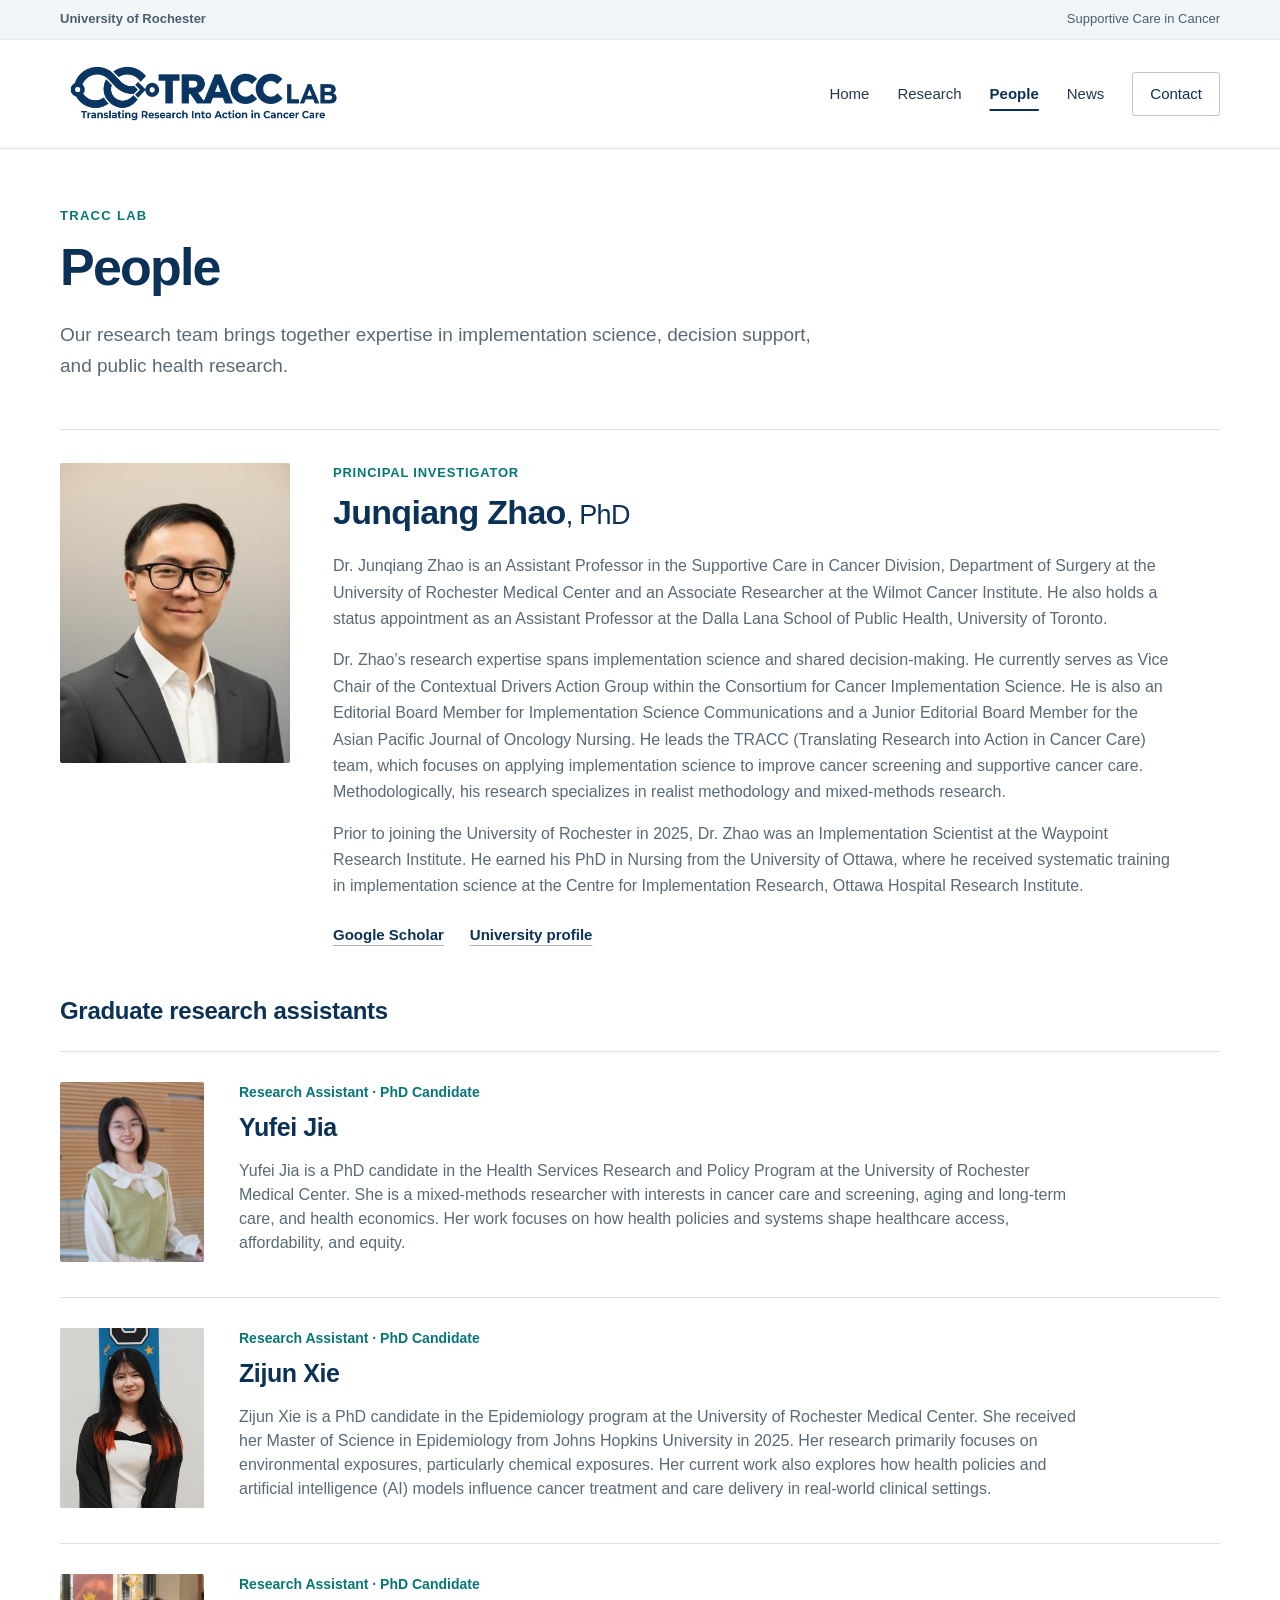
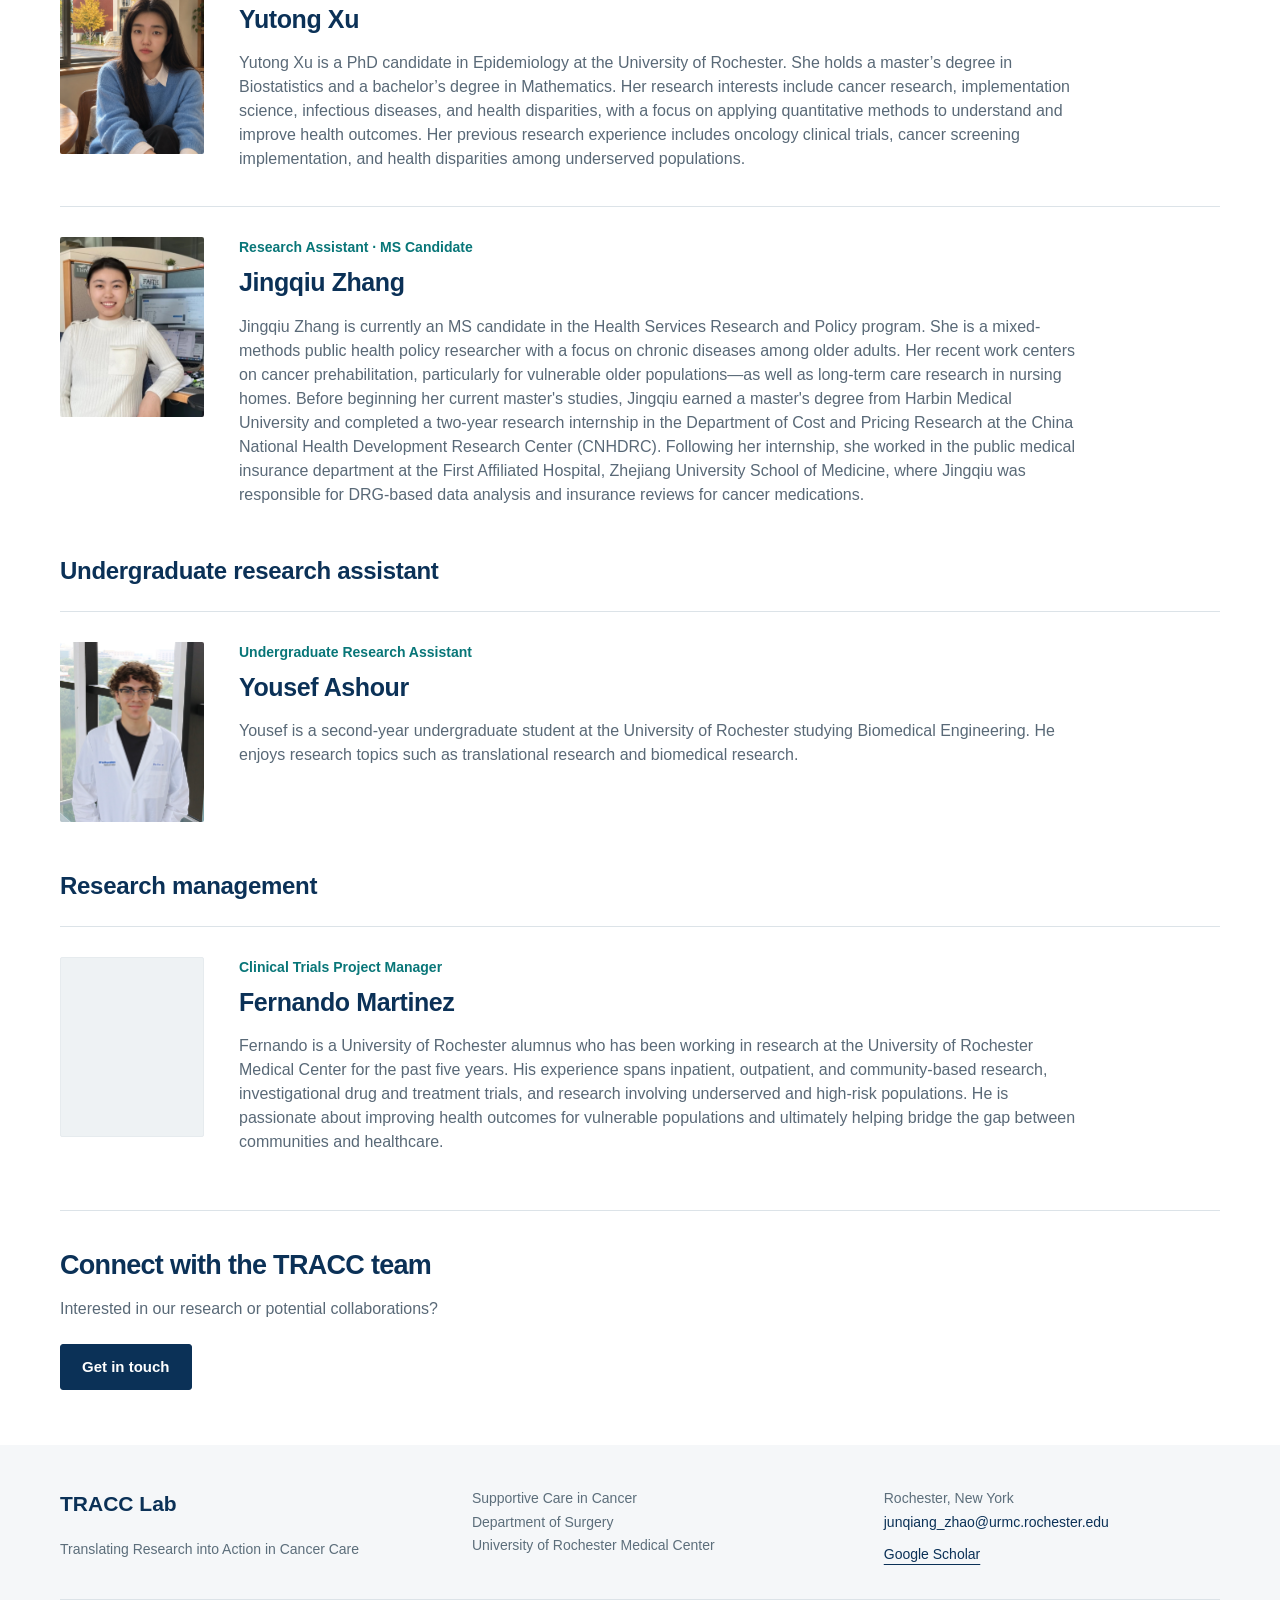
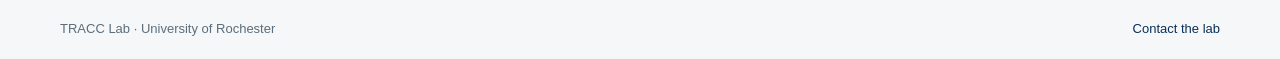
==== commit f75b6aec: "Add member portraits and remove homepage goal sidebar" ====
--- a/people.html
+++ b/people.html
@@ -11,7 +11,7 @@
   <a class="brand" href="index.html" aria-label="TRACC Lab home"><img src="assets/tracc-logo.png" width="2172" height="724" alt="TRACC Lab — Translating Research into Action in Cancer Care"></a>
   <nav id="site-nav" aria-label="Main navigation"><a href="index.html">Home</a><a href="research.html">Research</a><a href="people.html" aria-current="page">People</a><a href="news.html">News</a><a class="nav-contact" href="index.html#contact">Contact</a></nav>
   <button class="menu-toggle" type="button" aria-expanded="false" aria-controls="site-nav" aria-label="Open navigation"><span></span><span></span></button>
-</div></header><main id="main"><div class="container page-heading"><p class="eyebrow">TRACC Lab</p><h1>People</h1><p class="page-intro">Our research team brings together expertise in implementation science, decision support, and public health research.</p></div><div class="container people-content"><article class="person pi-profile" id="junqiang-zhao"><img class="person-photo" src="assets/junqiang-zhao.jpg" width="230" height="300" alt="Junqiang Zhao" loading="lazy"><div class="person-copy"><p class="person-role">Principal Investigator</p><h2>Junqiang Zhao<span>, PhD</span></h2><p>Dr. Junqiang Zhao is an Assistant Professor in the Supportive Care in Cancer Division, Department of Surgery at the University of Rochester Medical Center and an Associate Researcher at the Wilmot Cancer Institute. He also holds a status appointment as an Assistant Professor at the Dalla Lana School of Public Health, University of Toronto.</p><p>Dr. Zhao’s research expertise spans implementation science and shared decision-making. He currently serves as Vice Chair of the Contextual Drivers Action Group within the Consortium for Cancer Implementation Science. He is also an Editorial Board Member for Implementation Science Communications and a Junior Editorial Board Member for the Asian Pacific Journal of Oncology Nursing. He leads the TRACC (Translating Research into Action in Cancer Care) team, which focuses on applying implementation science to improve cancer screening and supportive cancer care. Methodologically, his research specializes in realist methodology and mixed-methods research.</p><p>Prior to joining the University of Rochester in 2025, Dr. Zhao was an Implementation Scientist at the Waypoint Research Institute. He earned his PhD in Nursing from the University of Ottawa, where he received systematic training in implementation science at the Centre for Implementation Research, Ottawa Hospital Research Institute.</p><div class="profile-links"><a class="text-link" href="https://scholar.google.com/citations?user=jrsInP4AAAAJ&amp;hl=en" target="_blank" rel="noopener noreferrer">Google Scholar</a><a class="text-link" href="https://www.urmc.rochester.edu/people/112365270-junqiang-zhao" target="_blank" rel="noopener noreferrer">University profile</a></div></div></article><section class="people-group" aria-labelledby="graduate-heading"><h2 id="graduate-heading">Graduate research assistants</h2><article class="person" id="yufei-jia"><div class="person-photo person-photo--empty" aria-hidden="true"></div><div class="person-copy"><p class="person-role">Research Assistant · PhD Candidate</p><h3>Yufei Jia</h3><p>Yufei Jia is a PhD candidate in the Health Services Research and Policy Program at the University of Rochester Medical Center. She is a mixed-methods researcher with interests in cancer care and screening, aging and long-term care, and health economics. Her work focuses on how health policies and systems shape healthcare access, affordability, and equity.</p></div></article><article class="person" id="zijun-xie"><img class="person-photo" src="assets/zijun-xie.jpg" width="144" height="180" alt="Zijun Xie" loading="lazy"><div class="person-copy"><p class="person-role">Research Assistant · PhD Candidate</p><h3>Zijun Xie</h3><p>Zijun Xie is a PhD candidate in the Epidemiology program at the University of Rochester Medical Center. She received her Master of Science in Epidemiology from Johns Hopkins University in 2025. Her research primarily focuses on environmental exposures, particularly chemical exposures. Her current work also explores how health policies and artificial intelligence (AI) models influence cancer treatment and care delivery in real-world clinical settings.</p></div></article><article class="person" id="yutong-xu"><img class="person-photo" src="assets/yutong-xu.jpg" width="144" height="180" alt="Yutong Xu" loading="lazy"><div class="person-copy"><p class="person-role">Research Assistant · PhD Candidate</p><h3>Yutong Xu</h3><p>Yutong Xu is a PhD candidate in Epidemiology at the University of Rochester. She holds a master’s degree in Biostatistics and a bachelor’s degree in Mathematics. Her research interests include cancer research, implementation science, infectious diseases, and health disparities, with a focus on applying quantitative methods to understand and improve health outcomes. Her previous research experience includes oncology clinical trials, cancer screening implementation, and health disparities among underserved populations.</p></div></article><article class="person" id="jingqiu-zhang"><div class="person-photo person-photo--empty" aria-hidden="true"></div><div class="person-copy"><p class="person-role">Research Assistant · MS Candidate</p><h3>Jingqiu Zhang</h3><p>Jingqiu Zhang is currently an MS candidate in the Health Services Research and Policy program. She is a mixed-methods public health policy researcher with a focus on chronic diseases among older adults. Her recent work centers on cancer prehabilitation, particularly for vulnerable older populations—as well as long-term care research in nursing homes. Before beginning her current master&#x27;s studies, Jingqiu earned a master&#x27;s degree from Harbin Medical University and completed a two-year research internship in the Department of Cost and Pricing Research at the China National Health Development Research Center (CNHDRC). Following her internship, she worked in the public medical insurance department at the First Affiliated Hospital, Zhejiang University School of Medicine, where Jingqiu was responsible for DRG-based data analysis and insurance reviews for cancer medications.</p></div></article></section><section class="people-group" aria-labelledby="undergraduate-heading"><h2 id="undergraduate-heading">Undergraduate research assistant</h2><article class="person" id="yousef-ashour"><div class="person-photo person-photo--empty" aria-hidden="true"></div><div class="person-copy"><p class="person-role">Undergraduate Research Assistant</p><h3>Yousef Ashour</h3><p>Yousef is a second-year undergraduate student at the University of Rochester studying Biomedical Engineering. He enjoys research topics such as translational research and biomedical research.</p></div></article></section><section class="people-group" aria-labelledby="management-heading"><h2 id="management-heading">Research management</h2><article class="person" id="fernando-martinez"><div class="person-photo person-photo--empty" aria-hidden="true"></div><div class="person-copy"><p class="person-role">Clinical Trials Project Manager</p><h3>Fernando Martinez</h3><p>Fernando is a University of Rochester alumnus who has been working in research at the University of Rochester Medical Center for the past five years. His experience spans inpatient, outpatient, and community-based research, investigational drug and treatment trials, and research involving underserved and high-risk populations. He is passionate about improving health outcomes for vulnerable populations and ultimately helping bridge the gap between communities and healthcare.</p></div></article></section></div><div class="container inline-contact"><h2>Connect with the TRACC team</h2><p>Interested in our research or potential collaborations?</p><a class="button" href="index.html#contact">Get in touch</a></div></main><footer class="site-footer"><div class="container footer-grid">
+</div></header><main id="main"><div class="container page-heading"><p class="eyebrow">TRACC Lab</p><h1>People</h1><p class="page-intro">Our research team brings together expertise in implementation science, decision support, and public health research.</p></div><div class="container people-content"><article class="person pi-profile" id="junqiang-zhao"><img class="person-photo" src="assets/junqiang-zhao.jpg" width="230" height="300" alt="Junqiang Zhao" loading="lazy"><div class="person-copy"><p class="person-role">Principal Investigator</p><h2>Junqiang Zhao<span>, PhD</span></h2><p>Dr. Junqiang Zhao is an Assistant Professor in the Supportive Care in Cancer Division, Department of Surgery at the University of Rochester Medical Center and an Associate Researcher at the Wilmot Cancer Institute. He also holds a status appointment as an Assistant Professor at the Dalla Lana School of Public Health, University of Toronto.</p><p>Dr. Zhao’s research expertise spans implementation science and shared decision-making. He currently serves as Vice Chair of the Contextual Drivers Action Group within the Consortium for Cancer Implementation Science. He is also an Editorial Board Member for Implementation Science Communications and a Junior Editorial Board Member for the Asian Pacific Journal of Oncology Nursing. He leads the TRACC (Translating Research into Action in Cancer Care) team, which focuses on applying implementation science to improve cancer screening and supportive cancer care. Methodologically, his research specializes in realist methodology and mixed-methods research.</p><p>Prior to joining the University of Rochester in 2025, Dr. Zhao was an Implementation Scientist at the Waypoint Research Institute. He earned his PhD in Nursing from the University of Ottawa, where he received systematic training in implementation science at the Centre for Implementation Research, Ottawa Hospital Research Institute.</p><div class="profile-links"><a class="text-link" href="https://scholar.google.com/citations?user=jrsInP4AAAAJ&amp;hl=en" target="_blank" rel="noopener noreferrer">Google Scholar</a><a class="text-link" href="https://www.urmc.rochester.edu/people/112365270-junqiang-zhao" target="_blank" rel="noopener noreferrer">University profile</a></div></div></article><section class="people-group" aria-labelledby="graduate-heading"><h2 id="graduate-heading">Graduate research assistants</h2><article class="person" id="yufei-jia"><img class="person-photo" src="assets/yufei-jia.jpg" width="144" height="180" alt="Yufei Jia" loading="lazy"><div class="person-copy"><p class="person-role">Research Assistant · PhD Candidate</p><h3>Yufei Jia</h3><p>Yufei Jia is a PhD candidate in the Health Services Research and Policy Program at the University of Rochester Medical Center. She is a mixed-methods researcher with interests in cancer care and screening, aging and long-term care, and health economics. Her work focuses on how health policies and systems shape healthcare access, affordability, and equity.</p></div></article><article class="person" id="zijun-xie"><img class="person-photo" src="assets/zijun-xie.jpg" width="144" height="180" alt="Zijun Xie" loading="lazy"><div class="person-copy"><p class="person-role">Research Assistant · PhD Candidate</p><h3>Zijun Xie</h3><p>Zijun Xie is a PhD candidate in the Epidemiology program at the University of Rochester Medical Center. She received her Master of Science in Epidemiology from Johns Hopkins University in 2025. Her research primarily focuses on environmental exposures, particularly chemical exposures. Her current work also explores how health policies and artificial intelligence (AI) models influence cancer treatment and care delivery in real-world clinical settings.</p></div></article><article class="person" id="yutong-xu"><img class="person-photo" src="assets/yutong-xu.jpg" width="144" height="180" alt="Yutong Xu" loading="lazy"><div class="person-copy"><p class="person-role">Research Assistant · PhD Candidate</p><h3>Yutong Xu</h3><p>Yutong Xu is a PhD candidate in Epidemiology at the University of Rochester. She holds a master’s degree in Biostatistics and a bachelor’s degree in Mathematics. Her research interests include cancer research, implementation science, infectious diseases, and health disparities, with a focus on applying quantitative methods to understand and improve health outcomes. Her previous research experience includes oncology clinical trials, cancer screening implementation, and health disparities among underserved populations.</p></div></article><article class="person" id="jingqiu-zhang"><img class="person-photo" src="assets/jingqiu-zhang.jpg" width="144" height="180" alt="Jingqiu Zhang" loading="lazy"><div class="person-copy"><p class="person-role">Research Assistant · MS Candidate</p><h3>Jingqiu Zhang</h3><p>Jingqiu Zhang is currently an MS candidate in the Health Services Research and Policy program. She is a mixed-methods public health policy researcher with a focus on chronic diseases among older adults. Her recent work centers on cancer prehabilitation, particularly for vulnerable older populations—as well as long-term care research in nursing homes. Before beginning her current master&#x27;s studies, Jingqiu earned a master&#x27;s degree from Harbin Medical University and completed a two-year research internship in the Department of Cost and Pricing Research at the China National Health Development Research Center (CNHDRC). Following her internship, she worked in the public medical insurance department at the First Affiliated Hospital, Zhejiang University School of Medicine, where Jingqiu was responsible for DRG-based data analysis and insurance reviews for cancer medications.</p></div></article></section><section class="people-group" aria-labelledby="undergraduate-heading"><h2 id="undergraduate-heading">Undergraduate research assistant</h2><article class="person" id="yousef-ashour"><img class="person-photo" src="assets/yousef-ashour.jpg" width="144" height="180" alt="Yousef Ashour" loading="lazy"><div class="person-copy"><p class="person-role">Undergraduate Research Assistant</p><h3>Yousef Ashour</h3><p>Yousef is a second-year undergraduate student at the University of Rochester studying Biomedical Engineering. He enjoys research topics such as translational research and biomedical research.</p></div></article></section><section class="people-group" aria-labelledby="management-heading"><h2 id="management-heading">Research management</h2><article class="person" id="fernando-martinez"><div class="person-photo person-photo--empty" aria-hidden="true"></div><div class="person-copy"><p class="person-role">Clinical Trials Project Manager</p><h3>Fernando Martinez</h3><p>Fernando is a University of Rochester alumnus who has been working in research at the University of Rochester Medical Center for the past five years. His experience spans inpatient, outpatient, and community-based research, investigational drug and treatment trials, and research involving underserved and high-risk populations. He is passionate about improving health outcomes for vulnerable populations and ultimately helping bridge the gap between communities and healthcare.</p></div></article></section></div><div class="container inline-contact"><h2>Connect with the TRACC team</h2><p>Interested in our research or potential collaborations?</p><a class="button" href="index.html#contact">Get in touch</a></div></main><footer class="site-footer"><div class="container footer-grid">
   <div><p class="footer-name">TRACC Lab</p><p>Translating Research into Action in Cancer Care</p></div>
   <div><p>Supportive Care in Cancer<br>Department of Surgery<br>University of Rochester Medical Center</p></div>
   <div><p>Rochester, New York</p><a href="mailto:junqiang_zhao@urmc.rochester.edu">junqiang_zhao@urmc.rochester.edu</a><a class="footer-scholar" href="https://scholar.google.com/citations?user=jrsInP4AAAAJ&amp;hl=en" target="_blank" rel="noopener noreferrer">Google Scholar</a></div>
--- a/styles.css
+++ b/styles.css
@@ -31,23 +31,24 @@
 .site-header nav>.nav-contact{padding:9px 17px;border:1px solid #b9c8d2;border-radius:3px;color:var(--navy)}
 .menu-toggle{display:none}
 .eyebrow{font-size:13px;line-height:1.5;letter-spacing:.1em;text-transform:uppercase;font-weight:650;color:var(--teal);margin:0 0 18px}
-.home-hero{display:grid;grid-template-columns:1.55fr 1fr;gap:80px;align-items:center;padding-top:70px;padding-bottom:76px}
+.home-hero{padding-top:70px;padding-bottom:76px}
+.hero-copy{max-width:940px}.hero-copy h1{max-width:900px}
 .hero-copy h1 span{color:var(--teal)}
-.lead{font-size:18px;line-height:1.7;color:var(--muted);margin-top:26px;max-width:650px}
+.lead{font-size:18px;line-height:1.7;color:var(--muted);margin-top:26px;max-width:780px}
 .hero-actions{display:flex;align-items:center;gap:27px;flex-wrap:wrap;margin-top:29px}
 .button{display:inline-block;border:1px solid var(--navy);padding:11px 21px;border-radius:3px;background:var(--navy);color:white;font-size:15px;font-weight:550;line-height:1.5;text-align:center}
 .button:hover{background:#17476e;border-color:#17476e;text-decoration:none}
 .text-link{display:inline-block;font-size:15px;font-weight:550;text-decoration:underline;text-decoration-color:#a7b8c4;text-decoration-thickness:1px}
 .text-link:hover{text-decoration-color:var(--navy)}
-.evidence-path{background:var(--pale);padding:30px 32px 32px;border-top:3px solid var(--teal)}
-.evidence-path>.eyebrow{margin-bottom:12px}
-.path-intro{font-size:16px;line-height:1.55;color:#4f6574}
-.path-stages{padding-left:20px;margin-top:27px;border-left:1px solid #bdced5;margin-left:5px}
-.path-stage{position:relative;padding-left:1px}
-.path-stage+.path-stage{margin-top:25px}
-.path-point{position:absolute;left:-25px;top:6px;width:9px;height:9px;border-radius:50%;background:var(--teal);box-shadow:0 0 0 5px var(--pale)}
-.path-stage h2{font-size:21px;line-height:1.3;letter-spacing:-.2px}
-.path-stage p{font-size:15px;line-height:1.55;color:var(--muted);margin-top:6px}
+
+
+
+
+
+
+
+
+
 .section{padding-block:74px}
 .section-heading{margin-bottom:34px}
 .section-heading .eyebrow{margin-bottom:12px}
@@ -146,10 +147,10 @@
 .news-article figure{max-width:430px;justify-self:end}
 .news-article figure img{width:100%;border-radius:2px}
 figcaption{font-size:13px;line-height:1.6;color:var(--muted);margin-top:13px}
-@media(min-width:1400px){.home-hero{gap:110px;padding-top:80px;padding-bottom:85px}.hero-copy h1{font-size:62px}}
-@media(max-width:1050px){.container{width:calc(100% - 64px)}.brand{width:255px}.site-header nav{gap:22px}.home-hero{gap:44px;grid-template-columns:1.4fr 1fr}.hero-copy h1{font-size:49px}.evidence-path{padding:26px}.research-layout{grid-template-columns:190px minmax(0,1fr);gap:38px}.expertise-grid{gap:30px}.contact-inner{gap:45px}.footer-grid{gap:28px}.news-article{gap:40px}}
-@media(max-width:800px){h1{font-size:46px}.container{width:calc(100% - 48px)}.header-inner{min-height:94px;gap:24px}.brand{width:230px}.site-header nav{gap:18px;font-size:14px}.site-header nav>.nav-contact{padding:8px 12px}.home-hero{grid-template-columns:1fr;padding-top:45px;padding-bottom:45px;gap:35px}.hero-copy h1{font-size:53px}.hero-copy h1 br{display:none}.lead{max-width:660px}.evidence-path{padding:25px 28px}.path-stages{display:grid;grid-template-columns:repeat(3,minmax(0,1fr));gap:26px;border-left:0;border-top:1px solid #bdced5;margin:27px 0 0;padding:22px 0 0}.path-stage+.path-stage{margin-top:0}.path-point{top:-27px;left:0}.path-stage h2{font-size:20px}.path-stage p{font-size:14px}.path-intro{max-width:550px}.expertise-grid{gap:25px}.expertise-item h3{font-size:19px}.expertise-item ul{font-size:15px}.section{padding-block:55px}.section-heading h2{font-size:30px}.research-preview-grid{gap:30px}.contact-inner{grid-template-columns:1fr;gap:28px}.contact-section{padding-block:48px}.contact-section h2{font-size:33px}.footer-grid{grid-template-columns:1fr 1fr;gap:28px}.footer-grid>div:first-child{grid-column:1/-1}.footer-grid>div:first-child p+p{max-width:430px}.research-layout{grid-template-columns:1fr;gap:30px}.research-nav{position:static;display:flex;gap:8px;flex-wrap:wrap;padding:0}.research-nav>p{width:100%;margin-bottom:4px}.research-nav>a{border:1px solid var(--line);padding:7px 11px;border-radius:2px;font-size:14px}.research-area h2{font-size:29px}.pi-profile{grid-template-columns:180px minmax(0,1fr);gap:28px}.pi-profile>.person-photo{width:180px;height:240px}.pi-profile h2{font-size:29px}.pi-profile h2>span{font-size:23px}.news-article{grid-template-columns:1fr 1fr;gap:30px}.news-article h2{font-size:29px}.page-heading{padding-top:42px;padding-bottom:36px}.page-heading h1{font-size:46px}.page-intro{font-size:18px}}
+@media(min-width:1400px){.home-hero{padding-top:80px;padding-bottom:85px}.hero-copy h1{font-size:62px}}
+@media(max-width:1050px){.container{width:calc(100% - 64px)}.brand{width:255px}.site-header nav{gap:22px}.home-hero{}.hero-copy h1{font-size:49px}.research-layout{grid-template-columns:190px minmax(0,1fr);gap:38px}.expertise-grid{gap:30px}.contact-inner{gap:45px}.footer-grid{gap:28px}.news-article{gap:40px}}
+@media(max-width:800px){h1{font-size:46px}.container{width:calc(100% - 48px)}.header-inner{min-height:94px;gap:24px}.brand{width:230px}.site-header nav{gap:18px;font-size:14px}.site-header nav>.nav-contact{padding:8px 12px}.home-hero{padding-top:45px;padding-bottom:45px}.hero-copy h1{font-size:53px}.lead{max-width:660px}.expertise-grid{gap:25px}.expertise-item h3{font-size:19px}.expertise-item ul{font-size:15px}.section{padding-block:55px}.section-heading h2{font-size:30px}.research-preview-grid{gap:30px}.contact-inner{grid-template-columns:1fr;gap:28px}.contact-section{padding-block:48px}.contact-section h2{font-size:33px}.footer-grid{grid-template-columns:1fr 1fr;gap:28px}.footer-grid>div:first-child{grid-column:1/-1}.footer-grid>div:first-child p+p{max-width:430px}.research-layout{grid-template-columns:1fr;gap:30px}.research-nav{position:static;display:flex;gap:8px;flex-wrap:wrap;padding:0}.research-nav>p{width:100%;margin-bottom:4px}.research-nav>a{border:1px solid var(--line);padding:7px 11px;border-radius:2px;font-size:14px}.research-area h2{font-size:29px}.pi-profile{grid-template-columns:180px minmax(0,1fr);gap:28px}.pi-profile>.person-photo{width:180px;height:240px}.pi-profile h2{font-size:29px}.pi-profile h2>span{font-size:23px}.news-article{grid-template-columns:1fr 1fr;gap:30px}.news-article h2{font-size:29px}.page-heading{padding-top:42px;padding-bottom:36px}.page-heading h1{font-size:46px}.page-intro{font-size:18px}}
 @media(max-width:680px){.header-inner{min-height:90px}.brand{width:248px}.site-header nav{display:none;position:absolute;top:100%;left:-24px;right:-24px;z-index:20;background:white;border-bottom:1px solid var(--line);padding:16px 24px 23px;box-shadow:0 10px 15px #0b315708;align-items:stretch;gap:8px}.site-header nav.is-open{display:flex;flex-direction:column}.site-header nav>a{padding:9px 0;font-size:16px}.site-header nav>a[aria-current=page]{text-underline-offset:5px}.site-header nav>.nav-contact{align-self:flex-start;padding:9px 16px;margin-top:3px}.menu-toggle{display:flex;flex-direction:column;gap:6px;border:0;background:transparent;padding:13px 0 13px 13px}.menu-toggle span{width:24px;height:2px;background:var(--navy)}.expertise-grid{grid-template-columns:1fr;gap:25px}.expertise-item{border-top:1px solid var(--line);padding-top:21px}.expertise-item h3{font-size:21px}.expertise-item ul{font-size:16px}.expertise-section{padding-block:40px}.heading-with-link{align-items:flex-start;flex-direction:column;gap:16px}.research-preview-grid{grid-template-columns:1fr;gap:27px}.news-feature{grid-template-columns:115px 1fr;gap:24px}.news-image-link img{width:115px;height:156px}.news-feature h2{font-size:23px}.news-feature .eyebrow{font-size:12px}.news-feature .text-link{margin-top:14px}.person{grid-template-columns:120px minmax(0,1fr);gap:25px}.person-photo{width:120px;height:150px}.person h3{font-size:24px}.pi-profile{grid-template-columns:1fr;gap:25px}.pi-profile>.person-photo{width:200px;height:260px}.pi-profile h2{font-size:32px}.person-copy>p:not(.person-role){line-height:1.5}.news-article{grid-template-columns:1fr;gap:30px}.news-article h2{font-size:32px;max-width:540px}.news-article figure{justify-self:start;max-width:460px}.institution-bar{font-size:12px}.institution-bar>.container{gap:12px}.institution-bar span:last-child{text-align:right}.footer-bottom{font-size:12px}}
-@media(max-width:460px){.container{width:calc(100% - 40px)}.brand{width:236px;max-width:calc(100% - 64px)}.site-header nav{left:-20px;right:-20px;padding-inline:20px}.institution-bar>.container{align-items:flex-start}.institution-bar span:first-child{max-width:135px}.institution-bar span:last-child{max-width:140px}.home-hero{padding-top:36px}.hero-copy h1{font-size:42px;line-height:1.12;letter-spacing:-1.3px}.lead{font-size:17px;line-height:1.65;margin-top:22px}.hero-actions{gap:23px;margin-top:24px}.eyebrow{font-size:12px}.path-stages{display:block;border-top:0;border-left:1px solid #bdced5;padding:0 0 0 20px;margin:23px 0 0 5px}.path-stage+.path-stage{margin-top:22px}.path-point{left:-25px;top:6px}.path-stage p{font-size:15px}.evidence-path{padding:25px}.news-feature{grid-template-columns:1fr;gap:23px}.news-image-link{width:140px}.news-image-link img{width:140px;height:175px}.news-feature h2{font-size:25px}.news-band{padding-block:35px}.contact-section h2{font-size:30px}.email-link{font-size:15px}.footer-grid{grid-template-columns:1fr;gap:25px}.footer-grid>div:first-child{grid-column:auto}.footer-bottom{flex-direction:column;gap:9px}.page-heading h1{font-size:42px}.page-intro{font-size:17px}.research-nav{gap:7px}.research-nav>a{font-size:14px}.project h3{font-size:22px}.area-intro{font-size:16px}.person{grid-template-columns:1fr;gap:20px}.person-photo{width:144px;height:180px}.person-role{font-size:13px}.person h3{font-size:25px}.person+.person{margin-top:30px}.people-group>h2{font-size:23px}.pi-profile>.person-photo{width:200px;height:260px}.pi-profile h2{font-size:31px}.inline-contact h2{font-size:25px}}
+@media(max-width:460px){.container{width:calc(100% - 40px)}.brand{width:236px;max-width:calc(100% - 64px)}.site-header nav{left:-20px;right:-20px;padding-inline:20px}.institution-bar>.container{align-items:flex-start}.institution-bar span:first-child{max-width:135px}.institution-bar span:last-child{max-width:140px}.home-hero{padding-top:36px}.hero-copy h1{font-size:42px;line-height:1.12;letter-spacing:-1.3px}.lead{font-size:17px;line-height:1.65;margin-top:22px}.hero-actions{gap:23px;margin-top:24px}.eyebrow{font-size:12px}.news-feature{grid-template-columns:1fr;gap:23px}.news-image-link{width:140px}.news-image-link img{width:140px;height:175px}.news-feature h2{font-size:25px}.news-band{padding-block:35px}.contact-section h2{font-size:30px}.email-link{font-size:15px}.footer-grid{grid-template-columns:1fr;gap:25px}.footer-grid>div:first-child{grid-column:auto}.footer-bottom{flex-direction:column;gap:9px}.page-heading h1{font-size:42px}.page-intro{font-size:17px}.research-nav{gap:7px}.research-nav>a{font-size:14px}.project h3{font-size:22px}.area-intro{font-size:16px}.person{grid-template-columns:1fr;gap:20px}.person-photo{width:144px;height:180px}.person-role{font-size:13px}.person h3{font-size:25px}.person+.person{margin-top:30px}.people-group>h2{font-size:23px}.pi-profile>.person-photo{width:200px;height:260px}.pi-profile h2{font-size:31px}.inline-contact h2{font-size:25px}}
 @media(prefers-reduced-motion:reduce){html{scroll-behavior:auto}*,*::before,*::after{transition:none!important;animation:none!important}}
 @media print{.institution-bar,.site-header,.site-footer,.menu-toggle,.inline-contact,.contact-section,.research-nav{display:none}.container{width:100%;max-width:none}.research-layout{display:block}body{font-size:11pt}h1{font-size:28pt}h2{font-size:20pt}details{display:block}details>.details-body{display:block}a{text-decoration:none;color:inherit}}
